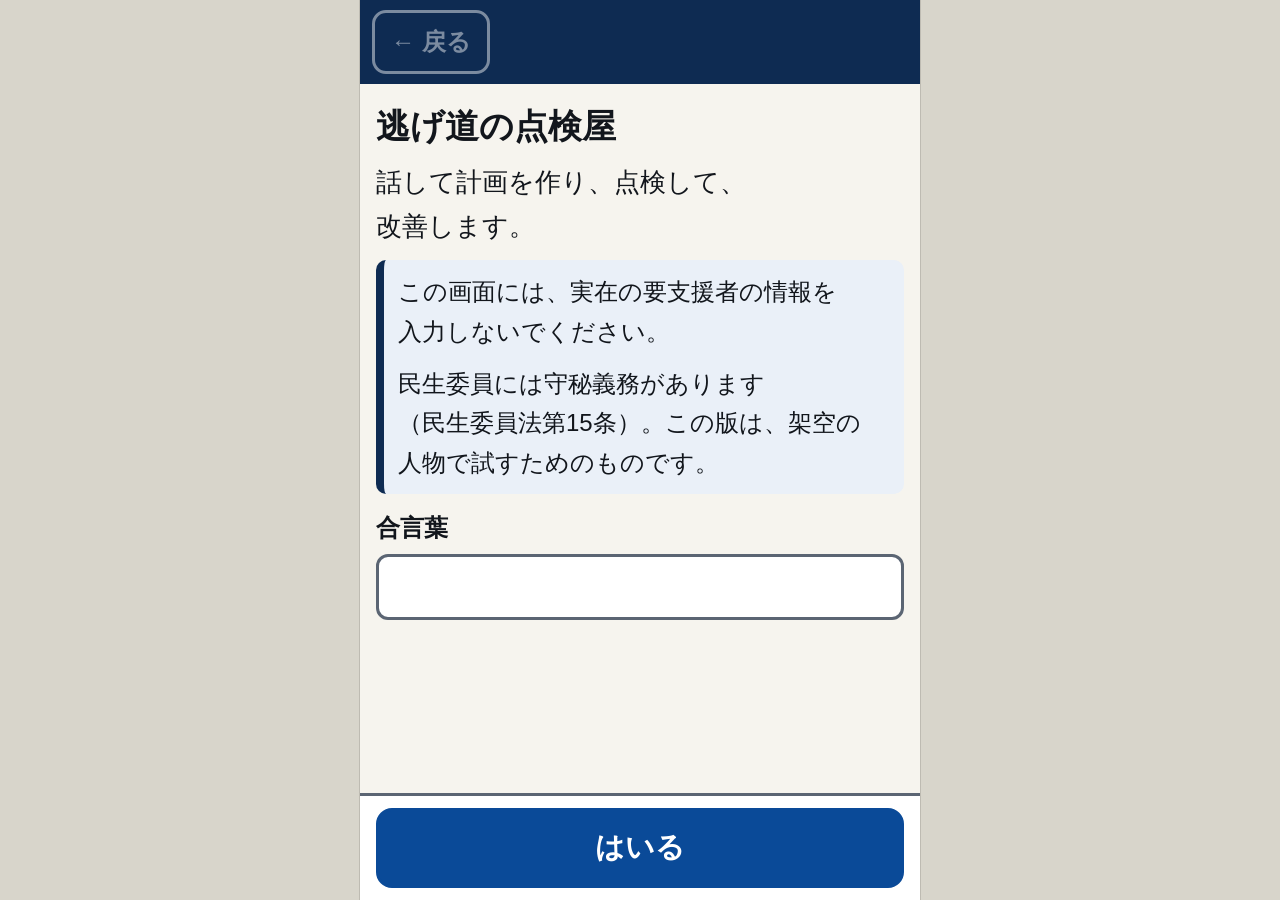
==== web/index.html @ 6c16abfc "画面（C）: 話す・点検・改善・確認・印刷の画面と、サンプルデータ（山田さん）で動くモック Co-Authored-By: Claude Sonnet 5.5 <noreply@anthropic.c" ====
<!doctype html>
<html lang="ja">
<head>
  <meta charset="utf-8">
  <meta name="viewport" content="width=device-width, initial-scale=1">
  <meta name="robots" content="noindex">
  <meta name="referrer" content="no-referrer">
  <title>逃げ道の点検屋</title>
  <link rel="icon" type="image/svg+xml" href="icon.svg">
  <link rel="stylesheet" href="style.css">
  <link rel="stylesheet" href="print.css" media="print">
</head>
<body>
  <!-- タイムラインと一覧で使う模様。色だけで区別しないため、区間ごとに模様を変える -->
  <svg class="defs" aria-hidden="true" focusable="false" width="0" height="0">
    <defs>
      <pattern id="ec-pat-leave" width="10" height="10" patternUnits="userSpaceOnUse">
        <rect width="10" height="10" fill="#d4e2f7"/><circle cx="5" cy="5" r="2" fill="#0a3a80"/>
      </pattern>
      <pattern id="ec-pat-walk" width="10" height="10" patternUnits="userSpaceOnUse">
        <rect width="10" height="10" fill="#2f6fd0"/>
      </pattern>
      <pattern id="ec-pat-climb" width="10" height="10" patternUnits="userSpaceOnUse" patternTransform="rotate(45)">
        <rect width="10" height="10" fill="#d4e2f7"/><rect width="5" height="10" fill="#0a3a80"/>
      </pattern>
      <pattern id="ec-pat-help" width="10" height="10" patternUnits="userSpaceOnUse">
        <rect width="10" height="10" fill="#eadff5"/><rect width="4" height="10" fill="#5a2a86"/>
      </pattern>
      <pattern id="ec-pat-travel" width="10" height="10" patternUnits="userSpaceOnUse">
        <rect width="10" height="10" fill="#d3efec"/><rect width="10" height="4" fill="#0b5f5a"/>
      </pattern>
      <pattern id="ec-pat-short" width="12" height="12" patternUnits="userSpaceOnUse" patternTransform="rotate(45)">
        <rect width="12" height="12" fill="#fde8e6"/><rect width="12" height="4" fill="#b3261e"/><rect width="4" height="12" fill="#b3261e"/>
      </pattern>
      <pattern id="ec-pat-margin" width="10" height="10" patternUnits="userSpaceOnUse">
        <rect width="10" height="10" fill="#bfe6c9"/>
      </pattern>
      <pattern id="ec-pat-tight" width="10" height="10" patternUnits="userSpaceOnUse" patternTransform="rotate(-45)">
        <rect width="10" height="10" fill="#ffe39b"/><rect width="10" height="3" fill="#8a5a00"/>
      </pattern>
    </defs>
  </svg>

  <div class="app" id="app">
    <header class="topbar" id="topbar">
      <button type="button" class="btn-back" id="btn-back">← 戻る</button>
      <span class="topbar-spacer"></span>
      <button type="button" class="btn-voice-stop" id="btn-voice-stop" hidden>読み上げを止める</button>
    </header>
    <div class="banner" id="banner" role="note" hidden></div>
    <main class="main" id="main" tabindex="-1"></main>
    <div class="actions" id="actions"></div>
  </div>

  <div class="overlay" id="overlay" hidden></div>
  <div class="visually-hidden" id="live" role="status" aria-live="polite"></div>
  <noscript><p>このページを使うには、JavaScript を有効にしてください。</p></noscript>

  <script src="labels.js"></script>
  <script src="util.js"></script>
  <script src="store.js"></script>
  <script src="speech.js"></script>
  <script src="map.js"></script>
  <script src="timeline.js"></script>
  <script src="ui.js"></script>
  <script src="mock-api.js"></script>
  <script src="api.js"></script>
  <script src="shell.js"></script>
  <script src="print.js"></script>
  <script src="screens-home.js"></script>
  <script src="screens-talk.js"></script>
  <script src="screens-check.js"></script>
  <script src="screens-finish.js"></script>
  <script src="app.js"></script>
</body>
</html>
---- web/style.css ----
/*
 * 逃げ道の点検屋 画面のスタイル。
 * 決まり（U-01〜U-05）: 本文 24px 以上、ボタンの高さ 64px 以上、文字と背景のコントラスト 7:1 以上、色だけで伝えない。
 * インラインの style 属性は使わない（CSP）。動的な大きさは JavaScript から CSSOM で設定する。
 */

:root {
  --bg: #f6f4ee;
  --paper: #ffffff;
  --ink: #12161c;
  --ink-sub: #3a424e;
  --line: #5b6573;
  --navy: #0e2b52;
  --blue: #0a4a98;
  --blue-tint: #e6eefa;
  --green: #0e5a2a;
  --green-bg: #e1f1e6;
  --amber: #5e3c00;
  --amber-bg: #fff1c9;
  --amber-line: #a06c00;
  --red: #9b1111;
  --red-text: #7a0b0b;
  --red-bg: #fde8e6;
  --red-line: #b3261e;
  --focus: #ffb300;
  --font: "Hiragino Sans", "Hiragino Kaku Gothic ProN", "Yu Gothic UI", "Yu Gothic", "Meiryo", "Noto Sans JP", sans-serif;
}

*, *::before, *::after { box-sizing: border-box; }

html {
  /* 24px 以上。利用者がブラウザの文字を大きくしているときは、それに従う */
  font-size: max(24px, 100%);
  -webkit-text-size-adjust: 100%;
}

body {
  margin: 0;
  background: #d8d5cb;
  color: var(--ink);
  font-family: var(--font);
  font-size: 1rem;
  line-height: 1.65;
  word-break: auto-phrase;
  line-break: strict;
  overflow-wrap: anywhere;
}

.defs { position: absolute; width: 0; height: 0; overflow: hidden; }
.visually-hidden {
  position: absolute; width: 1px; height: 1px; margin: -1px; padding: 0; overflow: hidden;
  clip: rect(0 0 0 0); white-space: nowrap; border: 0;
}

:focus-visible { outline: 5px solid var(--focus); outline-offset: 3px; }

a { color: var(--blue); font-weight: 700; text-underline-offset: 4px; }

/* --- 画面の枠 ------------------------------------------------------------ */

.app {
  max-width: 560px;
  height: 100vh;
  height: 100dvh;
  margin: 0 auto;
  display: flex;
  flex-direction: column;
  background: var(--bg);
  box-shadow: 0 0 0 1px rgba(0, 0, 0, 0.12);
}

.topbar {
  flex: none;
  display: flex;
  align-items: center;
  gap: 10px;
  padding: 10px 12px;
  background: var(--navy);
  color: #fff;
}
.topbar-spacer { flex: 1; }

.btn-back, .btn-voice-stop {
  min-height: 64px;
  padding: 0 16px;
  font: inherit;
  font-weight: 700;
  color: #fff;
  background: transparent;
  border: 3px solid #fff;
  border-radius: 14px;
  cursor: pointer;
}
.btn-back[aria-disabled="true"] { opacity: 0.45; cursor: default; }
.btn-voice-stop { background: #fff; color: var(--navy); }
.btn-voice-stop[hidden] { display: none; }

.banner {
  flex: none;
  padding: 6px 14px;
  background: var(--amber-bg);
  color: var(--amber);
  border-bottom: 3px solid var(--amber-line);
  font-weight: 700;
  line-height: 1.4;
}
.banner[hidden] { display: none; }

.main {
  flex: 1;
  min-height: 0;
  overflow-y: auto;
  overflow-x: hidden;
  padding: 16px;
  -webkit-overflow-scrolling: touch;
}
.main:focus { outline: none; }

.actions {
  flex: none;
  display: grid;
  gap: 12px;
  padding: 12px 16px calc(12px + env(safe-area-inset-bottom, 0px));
  background: var(--paper);
  border-top: 3px solid var(--line);
}
.actions:empty { display: none; }

/* --- 見出し・文章 ------------------------------------------------------------ */

h1 { font-size: 1.4rem; line-height: 1.35; margin: 4px 0 12px; }
h2 { font-size: 1.2rem; line-height: 1.4; margin: 22px 0 10px; }
h3 { font-size: 1.05rem; line-height: 1.4; margin: 14px 0 6px; }
p { margin: 0 0 12px; }
.sub { color: var(--ink-sub); }
.strong { font-weight: 700; }
.lead { font-size: 1.1rem; }

.notice {
  margin: 0 0 14px;
  padding: 12px 14px;
  background: #eaf0f8;
  border-left: 8px solid var(--navy);
  border-radius: 10px;
}
.notice p:last-child { margin-bottom: 0; }
.notice-safety { background: var(--amber-bg); border-left-color: var(--amber-line); }

.error-box {
  margin: 0 0 14px;
  padding: 12px 14px;
  background: var(--red-bg);
  border: 3px solid var(--red-line);
  border-radius: 12px;
  color: var(--red-text);
  font-weight: 700;
}
.status-box {
  margin: 0 0 14px;
  padding: 12px 14px;
  background: var(--blue-tint);
  border: 3px solid var(--blue);
  border-radius: 12px;
  font-weight: 700;
}

/* --- ボタン（高さ 64px 以上） ---------------------------------------------- */

.btn {
  display: flex;
  align-items: center;
  justify-content: center;
  gap: 10px;
  width: 100%;
  min-height: 64px;
  padding: 10px 18px;
  font: inherit;
  font-size: 1.1rem;
  font-weight: 700;
  line-height: 1.3;
  text-align: center;
  color: var(--blue);
  background: #fff;
  border: 3px solid var(--blue);
  border-radius: 16px;
  cursor: pointer;
}
.btn-primary { min-height: 80px; font-size: 1.2rem; color: #fff; background: var(--blue); border-color: var(--blue); }
.btn-confirm { min-height: 80px; font-size: 1.2rem; color: #fff; background: var(--green); border-color: var(--green); }
.btn-listening { background: var(--red); border-color: var(--red); color: #fff; }
.btn[disabled] { opacity: 0.45; cursor: default; }
.btn-dot {
  width: 20px; height: 20px; border-radius: 50%; background: #fff; flex: none;
  animation: pulse 1.2s ease-in-out infinite;
}
@keyframes pulse { 50% { transform: scale(1.5); opacity: 0.6; } }

.btn-row {
  display: block;
  width: 100%;
  min-height: 64px;
  text-align: left;
  font: inherit;
  color: inherit;
  background: var(--paper);
  border: 3px solid var(--line);
  border-radius: 14px;
  padding: 10px 14px;
  margin: 0 0 10px;
  cursor: pointer;
}
.btn-row[aria-expanded="true"] { border-color: var(--navy); }

/* --- 入力欄 ------------------------------------------------------------ */

label.field-label-text { display: block; font-weight: 700; margin: 12px 0 6px; }
.input, .textarea {
  display: block;
  width: 100%;
  min-height: 64px;
  padding: 10px 14px;
  font: inherit;
  color: var(--ink);
  background: #fff;
  border: 3px solid var(--line);
  border-radius: 12px;
}
.textarea { min-height: 150px; resize: vertical; line-height: 1.5; }

/* --- 聞き取りの画面 ------------------------------------------------------- */

.person-bar {
  display: flex; flex-wrap: wrap; gap: 6px 14px; align-items: baseline;
  margin: 0 0 10px;
}
.person-name { font-size: 1.15rem; font-weight: 700; }

.question-box {
  display: block;
  width: 100%;
  text-align: left;
  font: inherit;
  color: var(--ink);
  background: var(--paper);
  border: 4px solid var(--blue);
  border-radius: 16px;
  padding: 12px 16px;
  margin: 0 0 12px;
  cursor: pointer;
}
.question-tag { display: block; font-weight: 700; color: var(--blue); }
.question-text { display: block; font-size: 1.1rem; font-weight: 700; line-height: 1.5; }
.question-hint { display: block; color: var(--ink-sub); margin-top: 4px; }

.transcript {
  min-height: 112px;
  padding: 12px 16px;
  margin: 0 0 12px;
  background: #fff;
  border: 3px solid var(--line);
  border-radius: 14px;
  font-size: 1.1rem;
  line-height: 1.55;
}
.transcript.is-live { border-color: var(--red-line); }
.transcript .placeholder { color: var(--ink-sub); }
.transcript .interim { color: var(--ink-sub); text-decoration: underline dotted; }

.mode-note { color: var(--ink-sub); margin: 0 0 12px; }

.switch-row {
  display: flex; align-items: center; gap: 12px;
  width: 100%; min-height: 64px;
  font: inherit; color: var(--ink); text-align: left;
  background: var(--paper); border: 3px solid var(--line); border-radius: 14px;
  padding: 8px 14px; margin: 0 0 12px; cursor: pointer;
}
.switch-box {
  flex: none; width: 56px; height: 36px; border-radius: 18px;
  border: 3px solid var(--navy); background: #fff; position: relative;
}
.switch-box::after {
  content: ""; position: absolute; top: 3px; left: 3px; width: 24px; height: 24px;
  border-radius: 50%; background: var(--navy);
}
.switch-row[aria-checked="true"] .switch-box { background: var(--green); border-color: var(--green); }
.switch-row[aria-checked="true"] .switch-box::after { left: 23px; background: #fff; }
.switch-state { margin-left: auto; font-weight: 700; }

.fields-head { display: flex; justify-content: space-between; align-items: baseline; gap: 10px; }
.progress-pill { font-weight: 700; color: var(--ink-sub); }

.field-row {
  display: block;
  width: 100%;
  text-align: left;
  font: inherit;
  color: var(--ink);
  background: #fff;
  border: 3px solid var(--line);
  border-radius: 14px;
  padding: 10px 14px;
  margin: 0 0 10px;
  cursor: pointer;
}
.field-row .field-title { display: block; font-weight: 700; }
.field-row .field-hint { display: block; color: var(--ink-sub); }
.field-row .field-value { display: block; font-size: 1.1rem; margin-top: 2px; }
.field-row.unconfirmed { border-style: dashed; background: #efede5; }
.field-row.unconfirmed .field-value { color: var(--ink-sub); font-weight: 700; }
.field-row.changed { background: #fff7d6; border-color: var(--amber-line); border-width: 5px; animation: flash 1.6s ease-out 1; }
@keyframes flash { 0% { background: #ffd966; } 100% { background: #fff7d6; } }
.field-row[aria-expanded="true"] { border-color: var(--navy); }

.chip {
  display: inline-block;
  margin-top: 4px;
  padding: 0 12px;
  font-weight: 700;
  border: 3px solid var(--navy);
  border-radius: 999px;
  background: #fff;
  color: var(--navy);
  line-height: 1.45;
}
.chip-person { border-style: solid; }
.chip-minsei { border-style: solid; color: var(--blue); border-color: var(--blue); }
.chip-family { border-style: solid; color: #5a2a86; border-color: #5a2a86; }
.chip-data { border-style: double; border-width: 6px; color: var(--green); border-color: var(--green); padding: 0 10px; }
.chip-assumption { border-style: dashed; color: var(--amber); border-color: var(--amber-line); background: var(--amber-bg); }
.chip-map { border-style: dotted; color: var(--ink); border-color: var(--ink); }
.chip-none { border-style: dashed; color: var(--red-text); border-color: var(--red-line); }

.source-detail {
  margin: 8px 0 2px;
  padding: 10px 12px;
  background: #f3f6fb;
  border-left: 6px solid var(--navy);
  border-radius: 8px;
  font-weight: 400;
}
.source-detail p { margin: 0 0 6px; }
.source-detail p:last-child { margin-bottom: 0; }
.quote { font-weight: 700; }

.premise {
  padding: 10px 14px;
  margin: 0 0 10px;
  background: #fff;
  border: 3px solid var(--navy);
  border-radius: 14px;
}
.premise .premise-code { font-weight: 700; display: block; }

/* --- 点検のカード ------------------------------------------------------- */

.scen {
  margin: 0 0 14px;
  background: #fff;
  border: 4px solid var(--line);
  border-radius: 16px;
  overflow: hidden;
}
.scen-short { border-color: var(--red-line); }
.scen-tight { border-color: var(--amber-line); }
.scen-ok { border-color: var(--green); }
.scen.is-new { animation: appear 0.6s ease-out 1; }
@keyframes appear { from { transform: translateY(18px); opacity: 0; } to { transform: none; opacity: 1; } }

.scen-head {
  display: block;
  width: 100%;
  min-height: 64px;
  padding: 10px 14px;
  font: inherit;
  color: var(--ink);
  text-align: left;
  background: #fff;
  border: 0;
  cursor: pointer;
}
.scen-title { display: block; font-weight: 700; margin-bottom: 6px; }
.scen-body { padding: 0 14px 14px; }
.scen-body[hidden] { display: none; }
.explain { font-size: 1.05rem; margin: 4px 0 12px; }
.change-line { font-weight: 700; margin: 8px 0; }

.verdict {
  display: flex;
  align-items: center;
  gap: 10px;
  padding: 6px 14px;
  border: 4px solid var(--line);
  border-radius: 14px;
  font-weight: 700;
  line-height: 1.35;
}
.verdict .mark { font-size: 1.5rem; line-height: 1; flex: none; width: 1.4em; text-align: center; }
.verdict .vtext { font-size: 1.05rem; }
.verdict .vdetail { display: block; font-size: 1.05rem; }
.verdict-ok { background: var(--green-bg); border-color: var(--green); color: #0b4220; }
.verdict-tight { background: var(--amber-bg); border-color: var(--amber-line); color: var(--amber); }
.verdict-short { background: var(--red-bg); border-color: var(--red-line); color: var(--red-text); }
.verdict-unknown { background: #eceff3; border-color: #4b5563; color: #1f2937; }

.assumptions { margin: 10px 0 0; padding: 0; list-style: none; }
.assumptions li { margin: 0 0 6px; padding-left: 0; }
.assumptions .chip { margin: 0 6px 0 0; }

.facts-line { margin: 4px 0 12px; }

/* --- タイムライン ------------------------------------------------------- */

.timeline { margin: 8px 0 12px; }
.tl-title { font-weight: 700; margin: 0 0 4px; }
.tl-svg { display: block; width: 100%; height: auto; }
.tl-num { font-size: 24px; font-weight: 700; fill: #fff; stroke: #12161c; stroke-width: 5px; paint-order: stroke; stroke-linejoin: round; }
.tl-line-label { font-size: 24px; font-weight: 700; fill: var(--ink); }
.tl-note { font-size: 24px; font-weight: 700; }
.tl-note-short { fill: var(--red-text); }
.tl-note-ok { fill: #0b4220; }
.tl-note-tight { fill: var(--amber); }
.tl-sum { margin: 6px 0 4px; }
.tl-sum strong { font-size: 1.1rem; }
.tl-legend { list-style: none; margin: 4px 0 0; padding: 0; }
.tl-legend li { display: flex; align-items: center; gap: 10px; min-height: 40px; }
.tl-swatch { flex: none; }
.tl-name { flex: 1; }
.tl-min { font-weight: 700; }
.compare { display: grid; gap: 8px; }
.compare .timeline { padding: 8px 10px; border: 3px solid var(--line); border-radius: 14px; background: #fff; margin: 0; }

/* --- 地図 ------------------------------------------------------------ */

.gsimap {
  position: relative;
  width: 100%;
  border: 3px solid var(--line);
  border-radius: 14px;
  overflow: hidden;
  background: #eef0f2;
  line-height: 0;
}
.gsimap-svg { display: block; max-width: 100%; touch-action: pan-y; }
.gsimap-interactive .gsimap-svg { touch-action: none; cursor: crosshair; }
.maplabel {
  font-size: 24px;
  font-weight: 700;
  fill: var(--ink);
  stroke: #fff;
  stroke-width: 6px;
  paint-order: stroke;
  stroke-linejoin: round;
}
.map-zoom { position: absolute; right: 8px; bottom: 8px; display: grid; gap: 8px; }
.map-zoom-btn {
  width: 64px; height: 64px; font: inherit; font-size: 32px; font-weight: 700; line-height: 1;
  color: var(--navy); background: #fff; border: 3px solid var(--navy); border-radius: 14px; cursor: pointer;
}
.map-credit { margin: 6px 0 12px; }
.map-credit p { margin: 0 0 4px; }
.map-key { margin: 6px 0 4px; font-weight: 700; }
.mapbox { margin: 8px 0 12px; }

/* --- 改善案 ------------------------------------------------------------ */

.fix-card {
  padding: 14px 16px;
  margin: 0 0 14px;
  background: #fff;
  border: 4px solid var(--blue);
  border-radius: 16px;
}
.fix-count { font-weight: 700; color: var(--blue); margin: 0 0 4px; }
.fix-title { font-size: 1.15rem; font-weight: 700; line-height: 1.4; margin: 0 0 6px; }
.saved-line { font-size: 1.15rem; font-weight: 700; margin: 8px 0; }

.result-change {
  padding: 12px 14px;
  margin: 0 0 14px;
  background: #fff;
  border: 4px solid var(--navy);
  border-radius: 16px;
}
.result-change .arrow { text-align: center; font-weight: 700; margin: 4px 0; }

/* --- 確認・印刷 ------------------------------------------------------- */

.check-list { list-style: none; margin: 0 0 14px; padding: 0; }
.check-list li {
  display: flex; gap: 10px; align-items: flex-start;
  padding: 8px 12px; margin: 0 0 8px;
  background: #fff; border: 3px solid var(--line); border-radius: 12px;
}
.check-list .mark { flex: none; font-weight: 700; width: 1.4em; text-align: center; }
.check-list .is-ok { border-color: var(--green); }
.check-list .is-open { border-color: var(--amber-line); background: var(--amber-bg); }

.sheets-preview { display: grid; gap: 16px; }
.sheet {
  background: #fff;
  border: 3px solid var(--line);
  border-radius: 14px;
  padding: 14px;
}
.sheet h2:first-child, .sheet h1:first-child { margin-top: 0; }
.sheet-title { font-size: 1.2rem; font-weight: 700; margin: 0 0 8px; }
.sheet-table { width: 100%; border-collapse: collapse; margin: 0 0 12px; }
.sheet-table th, .sheet-table td { text-align: left; vertical-align: top; padding: 6px 8px; border: 2px solid var(--line); }
.sheet-table th { width: 38%; background: #eef0f4; font-weight: 700; }
.sheet-table td .chip { margin: 0; font-size: 1rem; }
.card-banner {
  padding: 12px 14px; margin: 0 0 12px;
  background: var(--red); color: #fff; border-radius: 12px;
  font-size: 1.4rem; font-weight: 700; text-align: center; line-height: 1.4;
}
.big-line { font-size: 1.3rem; font-weight: 700; line-height: 1.45; margin: 0 0 8px; }
.print-map { position: absolute; left: -10000px; top: 0; width: 700px; line-height: 0; }

/* --- 重ねて出す確認の表示 ---------------------------------------------- */

.overlay {
  position: fixed; inset: 0; z-index: 50;
  display: flex; align-items: center; justify-content: center;
  padding: 16px; background: rgba(10, 14, 20, 0.62);
}
.overlay[hidden] { display: none; }
.dialog { width: 100%; max-width: 520px; padding: 20px; background: #fff; border-radius: 20px; display: grid; gap: 12px; }
.dialog p { margin: 0; font-size: 1.1rem; font-weight: 700; }

/* --- 動きを減らす設定 ---------------------------------------------------- */

@media (prefers-reduced-motion: reduce) {
  *, *::before, *::after { animation: none !important; transition: none !important; scroll-behavior: auto !important; }
}

/* 横幅の狭い端末（幅 360px 未満） */
@media (max-width: 359px) {
  .main { padding: 12px; }
  .btn-back, .btn-voice-stop { padding: 0 10px; }
}

/* --- 追加の部品 ---------------------------------------------------------- */

.chip-tool { border-style: solid; border-width: 4px; color: #4b2e83; border-color: #4b2e83; }

.saved-row { display: flex; gap: 8px; align-items: stretch; margin: 0 0 10px; }
.saved-row .btn-row { margin: 0; }
.saved-open { flex: 1; min-width: 0; }
.saved-delete { flex: none; width: auto; min-width: 88px; text-align: center; font-weight: 700; color: var(--red-text); border-color: var(--red-line); }

.btn-link {
  display: flex; align-items: center; justify-content: center;
  min-height: 64px; margin: 8px 0; padding: 8px 14px;
  font-weight: 700; text-align: center; text-decoration: underline;
  color: var(--blue); border: 3px solid transparent; border-radius: 14px;
}

.sample-list { margin: 0 0 12px; }

.event-log { margin: 0 0 14px; padding-left: 1.4em; color: var(--ink-sub); }
.event-log li { margin: 0 0 4px; }

.facts-card, .summary-card, .item-card { margin-bottom: 14px; }
.facts-card p, .summary-card p, .item-card p { margin: 0 0 6px; }
.card { background: #fff; border: 3px solid var(--line); border-radius: 16px; padding: 12px 16px; margin: 0 0 14px; }
.cards { margin: 0 0 14px; }

.sheets-preview { display: flex; flex-direction: column; gap: 16px; }
.sheets-preview .sheet-card { order: -1; }
.sheet-body { margin-top: 10px; }
.sheet-body[hidden] { display: none; }
.sheet-toggle { margin: 6px 0 0; font-weight: 700; text-align: center; }
.sheet-foot p { margin: 0 0 6px; }
.card-map .mapbox { margin: 8px 0; }

.typed-wrap[hidden], .examples-body[hidden], .source-detail-wrap[hidden] { display: none; }
.examples-slot { margin: 12px 0; }
.status-slot:empty, .premises-slot:empty, .improved-slot:empty, .progress-slot:empty,
.summary-slot:empty, .facts-slot:empty, .intro-slot:empty { display: none; }
---- web/print.css ----
/*
 * 印刷用のスタイル（F-13）。A4 で 2 枚: 1 枚目は市に出す様式、2 枚目は本人用の避難カード（大きな文字）。
 * 印刷するのは「印刷」の画面の #sheets-root だけ。ほかの画面の部品は印刷しない。
 * 色だけで伝えないため、判定には印（○△×）と文字が付いている。白黒で印刷しても区別できる。
 */

@page { size: A4; margin: 12mm; }

@media print {
  html { font-size: 12pt; }

  body {
    background: #fff;
    color: #000;
    font-size: 10.5pt;
    line-height: 1.5;
  }

  /* 画面の操作の部品は印刷しない */
  .topbar, .banner, .actions, .overlay, .btn, .btn-row, .map-zoom, .switch-row,
  .sheet-toggle, .map-screen, .defs-hidden { display: none !important; }

  .app {
    display: block;
    height: auto;
    max-width: none;
    margin: 0;
    background: #fff;
    box-shadow: none;
  }
  .main { display: block; height: auto; overflow: visible; padding: 0; }
  .main > *:not(#sheets-root) { display: none !important; }

  .sheets-preview { display: block; }
  .sheet {
    display: block;
    border: 0;
    border-radius: 0;
    padding: 0;
    margin: 0;
    background: #fff;
    break-after: page;
    page-break-after: always;
  }
  .sheet:last-child { break-after: auto; page-break-after: auto; }
  .sheet-form, .sheet-card { order: 0; }
  .sheet-body, .sheet-body[hidden] { display: block !important; }

  h2, h3 { break-after: avoid; }
  .sheet-title { font-size: 16pt; margin: 0 0 4mm; }
  .sheet h3 { font-size: 12pt; margin: 5mm 0 2mm; }
  .sub { color: #333; }

  /* 1 枚目: 表 */
  .sheet-table { width: 100%; border-collapse: collapse; margin: 0 0 3mm; font-size: 10pt; }
  .sheet-table th, .sheet-table td { border: 1px solid #000; padding: 1.5mm 2mm; text-align: left; vertical-align: top; }
  .sheet-table th { width: 32%; background: #eee; -webkit-print-color-adjust: exact; print-color-adjust: exact; }
  .sheet-table tr { break-inside: avoid; }
  .chip { font-size: 8.5pt; padding: 0 2mm; border-width: 1px; margin-top: 0.5mm; background: #fff; color: #000; border-color: #000; }
  .chip-data { border-width: 2px; padding: 0 1.5mm; }
  .sheet-foot { margin-top: 4mm; font-size: 9pt; }
  .sheet-foot p { margin: 0 0 1.5mm; }

  /* 2 枚目: 避難カード（大きな文字） */
  .sheet-card { font-size: 16pt; }
  .card-banner {
    font-size: 32pt;
    padding: 4mm;
    margin: 0 0 4mm;
    color: #fff;
    background: #8b0000;
    border-radius: 3mm;
    -webkit-print-color-adjust: exact;
    print-color-adjust: exact;
  }
  .card-name { font-size: 26pt; margin: 0 0 3mm; }
  .sheet-card .big-line { font-size: 20pt; line-height: 1.4; margin: 0 0 2mm; font-weight: 700; }
  .sheet-card .sub { font-size: 12pt; }
  .sheet-card .strong { font-size: 16pt; }

  .print-map { position: static; left: auto; width: 100%; margin: 3mm 0; line-height: 0; }
  .print-map .gsimap { width: 100%; border: 1px solid #000; border-radius: 0; }
  .print-map .gsimap-svg { width: 100%; height: auto; }
  .print-map .map-key { font-size: 12pt; line-height: 1.4; }
  .print-map .map-credit { font-size: 9pt; line-height: 1.4; }
  .map-credit p { margin: 0; }

  .verdict {
    display: flex;
    margin: 2mm 0 3mm;
    padding: 2mm 4mm;
    border: 2px solid #000;
    border-radius: 2mm;
    font-size: 20pt;
    -webkit-print-color-adjust: exact;
    print-color-adjust: exact;
  }
  .verdict .mark { font-size: 24pt; }
  .verdict .vtext { font-size: 20pt; }
  .verdict-ok { background: #dff0e4; }
  .verdict-tight { background: #fff1c9; }
  .verdict-short { background: #fde8e6; }

  .notice, .notice-safety {
    margin: 4mm 0;
    padding: 3mm 4mm;
    border: 2px solid #000;
    border-left-width: 2mm;
    background: #fff;
    font-size: 13pt;
    font-weight: 700;
  }
}
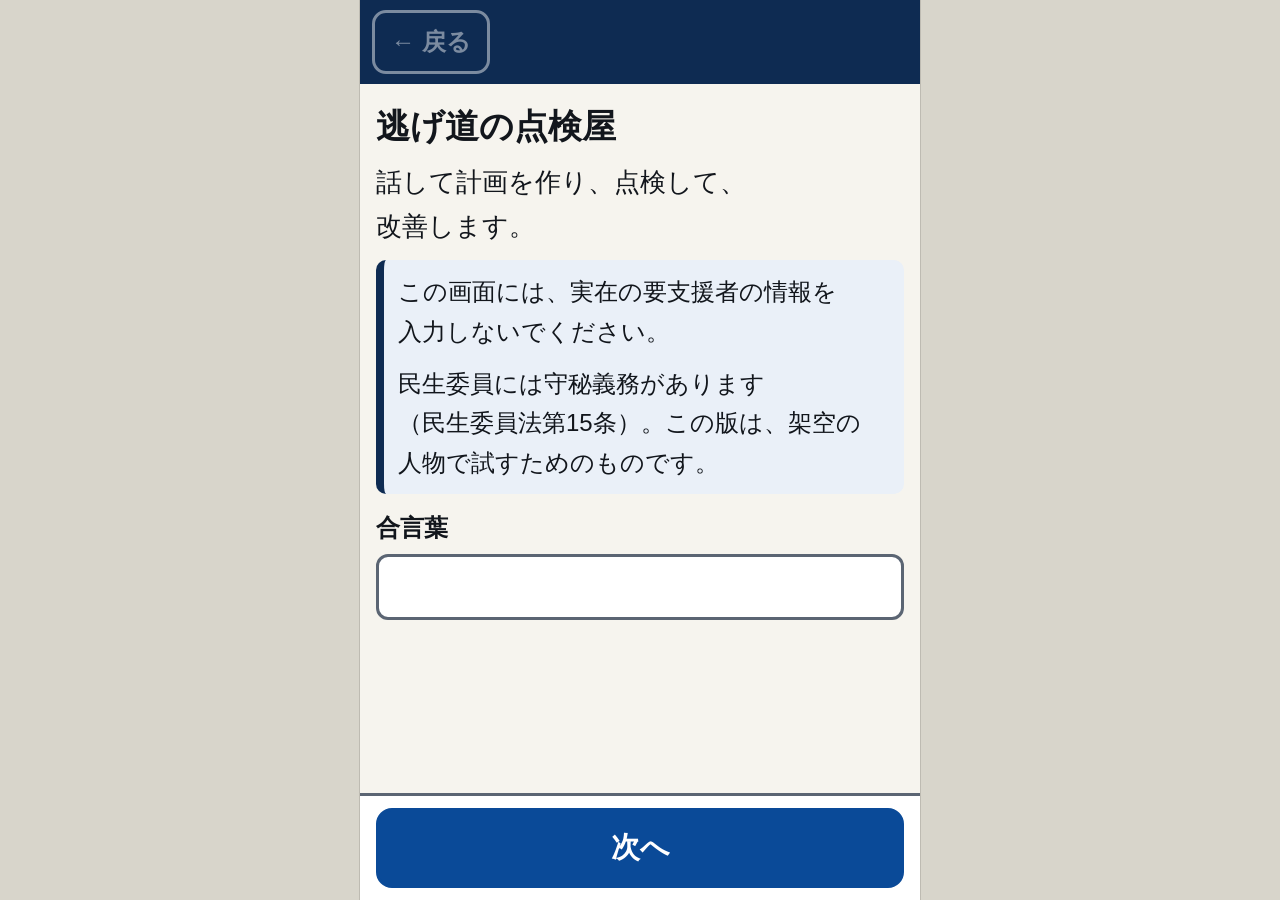
==== commit b0f5cdea: "Merge branch 'claude/integration-check-2ed37d'" ====
--- a/web/index.html
+++ b/web/index.html
@@ -71,6 +71,7 @@
   <script src="screens-talk.js"></script>
   <script src="screens-check.js"></script>
   <script src="screens-finish.js"></script>
+  <script src="screens-audit.js"></script>
   <script src="app.js"></script>
 </body>
 </html>
--- a/web/style.css
+++ b/web/style.css
@@ -578,3 +578,68 @@
 .examples-slot { margin: 12px 0; }
 .status-slot:empty, .premises-slot:empty, .improved-slot:empty, .progress-slot:empty,
 .summary-slot:empty, .facts-slot:empty, .intro-slot:empty { display: none; }
+
+.map-key { display: flex; flex-wrap: wrap; gap: 2px 16px; }
+.key-item { white-space: nowrap; }
+.key-mark { margin-right: 4px; }
+
+/* 画面の幅が狭いので、様式の表は、1 行を 1 枚のカードのように縦に並べる（印刷では、print.css が表に戻す） */
+.sheet-table, .sheet-table tbody, .sheet-table tr, .sheet-table th, .sheet-table td { display: block; width: auto; }
+.sheet-table tr { margin: 0 0 8px; border: 2px solid var(--line); border-radius: 10px; overflow: hidden; background: #fff; }
+.sheet-table th, .sheet-table td { border: 0; padding: 6px 10px; }
+.sheet-table th { width: auto; background: #eef0f4; }
+.sheet-table td.src-cell { padding-top: 0; }
+.sheet-table td.src-cell:empty { display: none; }
+.sheet-table td.src-cell .chip { margin: 0; }
+
+/* --- 点検の概要・開閉する行・出典の札 ----------------------------------------- */
+
+.arrow { text-align: center; font-weight: 700; margin: 6px 0; }
+.count-row { display: flex; align-items: center; gap: 10px; padding: 2px 0; }
+.count-row .mark { flex: none; width: 1.4em; text-align: center; font-weight: 700; }
+.count-label { flex: 1; }
+.count-num { font-weight: 700; font-size: 1.3rem; min-width: 1.6em; text-align: right; }
+.count-short .count-num { color: var(--red-text); }
+.count-tight .count-num { color: var(--amber); }
+.count-ok .count-num { color: #0b4220; }
+.assumptions-block { margin: 10px 0 0; }
+.assumptions-block .btn-row { margin-bottom: 8px; font-weight: 700; }
+.phone-body[hidden] { display: none; }
+.person-bar .sub { margin: 0; }
+.tl-foot { margin: 6px 0 0; }
+
+/* 補助の文字は、本文と同じ 24px で、色を濃くする */
+.sub, .field-hint, .mode-note, .question-hint, .progress-pill { color: #2b323d; }
+
+/* 出典の札は、ボタンに見えないよう、角を小さくして「出典」の文字を付ける。押すのは、行の全体 */
+.field-row .chip { border-radius: 6px; }
+.field-row .chip::before { content: "出典: "; font-weight: 400; }
+
+/* 開閉する行: 右に矢印を付ける */
+.field-row, .btn-row[aria-expanded] { position: relative; }
+.field-row { padding-right: 48px; }
+.field-row::after { content: "▾"; position: absolute; right: 16px; top: 12px; font-size: 1.1rem; }
+.field-row[aria-expanded="true"]::after { content: "▴"; }
+.btn-row[aria-expanded] { padding-right: 48px; }
+.btn-row[aria-expanded]::after { content: "▾"; position: absolute; right: 16px; top: 50%; transform: translateY(-50%); }
+.btn-row[aria-expanded="true"]::after { content: "▴"; }
+
+/* --- 記録（フックが止めた書き込み） ------------------------------------------- */
+
+.nav-row { position: relative; padding-right: 48px; font-weight: 700; }
+.nav-row::after { content: "›"; position: absolute; right: 18px; top: 50%; transform: translateY(-50%); font-size: 1.5rem; }
+
+.audit-entry {
+  margin: 0 0 12px;
+  padding: 10px 14px;
+  background: #fff;
+  border: 3px solid var(--line);
+  border-radius: 14px;
+}
+.audit-entry p { margin: 0 0 4px; }
+.audit-entry.is-deny { border-color: var(--red-line); background: var(--red-bg); }
+.audit-head { display: flex; align-items: center; gap: 10px; font-weight: 700; }
+.audit-head .mark { flex: none; width: 1.4em; text-align: center; font-size: 1.3rem; }
+.audit-time { margin-left: auto; font-weight: 400; color: #2b323d; }
+.audit-reason { font-weight: 700; }
+.audit-entry.is-deny .audit-head, .audit-entry.is-deny .audit-reason { color: var(--red-text); }
--- a/web/print.css
+++ b/web/print.css
@@ -47,34 +47,38 @@
   .sheet-body, .sheet-body[hidden] { display: block !important; }
 
   h2, h3 { break-after: avoid; }
-  .sheet-title { font-size: 16pt; margin: 0 0 4mm; }
-  .sheet h3 { font-size: 12pt; margin: 5mm 0 2mm; }
+  .sheet-title { font-size: 15pt; margin: 0 0 3mm; }
+  .sheet h3 { font-size: 11pt; margin: 3mm 0 1.5mm; }
   .sub { color: #333; }
 
-  /* 1 枚目: 表 */
-  .sheet-table { width: 100%; border-collapse: collapse; margin: 0 0 3mm; font-size: 10pt; }
-  .sheet-table th, .sheet-table td { border: 1px solid #000; padding: 1.5mm 2mm; text-align: left; vertical-align: top; }
-  .sheet-table th { width: 32%; background: #eee; -webkit-print-color-adjust: exact; print-color-adjust: exact; }
-  .sheet-table tr { break-inside: avoid; }
-  .chip { font-size: 8.5pt; padding: 0 2mm; border-width: 1px; margin-top: 0.5mm; background: #fff; color: #000; border-color: #000; }
-  .chip-data { border-width: 2px; padding: 0 1.5mm; }
-  .sheet-foot { margin-top: 4mm; font-size: 9pt; }
+  /* 1 枚目: 表（項目・内容・出典の 3 列） */
+  .screen-only { display: none !important; }
+  .sheet-table { display: table; width: 100%; border-collapse: collapse; margin: 0 0 3mm; font-size: 9pt; line-height: 1.3; }
+  .sheet-table tbody { display: table-row-group; }
+  .sheet-table tr { display: table-row; margin: 0; border: 0; border-radius: 0; overflow: visible; background: #fff; break-inside: avoid; }
+  .sheet-table th, .sheet-table td { display: table-cell; border: 1px solid #000; padding: 0.7mm 1.5mm; text-align: left; vertical-align: top; }
+  .sheet-table th { width: 30%; background: #eee; -webkit-print-color-adjust: exact; print-color-adjust: exact; }
+  .sheet-table td.src-cell { width: 22%; padding-top: 1mm; }
+  .sheet-table td.src-cell:empty { display: table-cell; }
+  .sheet-table td .chip { font-size: 8.5pt; padding: 0 1.5mm; border-width: 1px; margin: 0; background: #fff; color: #000; border-color: #000; }
+  .sheet-table td .chip-data { border-width: 2px; padding: 0 1mm; }
+  .sheet-foot { margin-top: 3mm; font-size: 8.5pt; }
   .sheet-foot p { margin: 0 0 1.5mm; }
 
   /* 2 枚目: 避難カード（大きな文字） */
   .sheet-card { font-size: 16pt; }
   .card-banner {
-    font-size: 32pt;
-    padding: 4mm;
-    margin: 0 0 4mm;
+    font-size: 28pt;
+    padding: 3mm;
+    margin: 0 0 3mm;
     color: #fff;
     background: #8b0000;
     border-radius: 3mm;
     -webkit-print-color-adjust: exact;
     print-color-adjust: exact;
   }
-  .card-name { font-size: 26pt; margin: 0 0 3mm; }
-  .sheet-card .big-line { font-size: 20pt; line-height: 1.4; margin: 0 0 2mm; font-weight: 700; }
+  .card-name { font-size: 24pt; margin: 0 0 2mm; }
+  .sheet-card .big-line { font-size: 18pt; line-height: 1.35; margin: 0 0 1.5mm; font-weight: 700; }
   .sheet-card .sub { font-size: 12pt; }
   .sheet-card .strong { font-size: 16pt; }
 
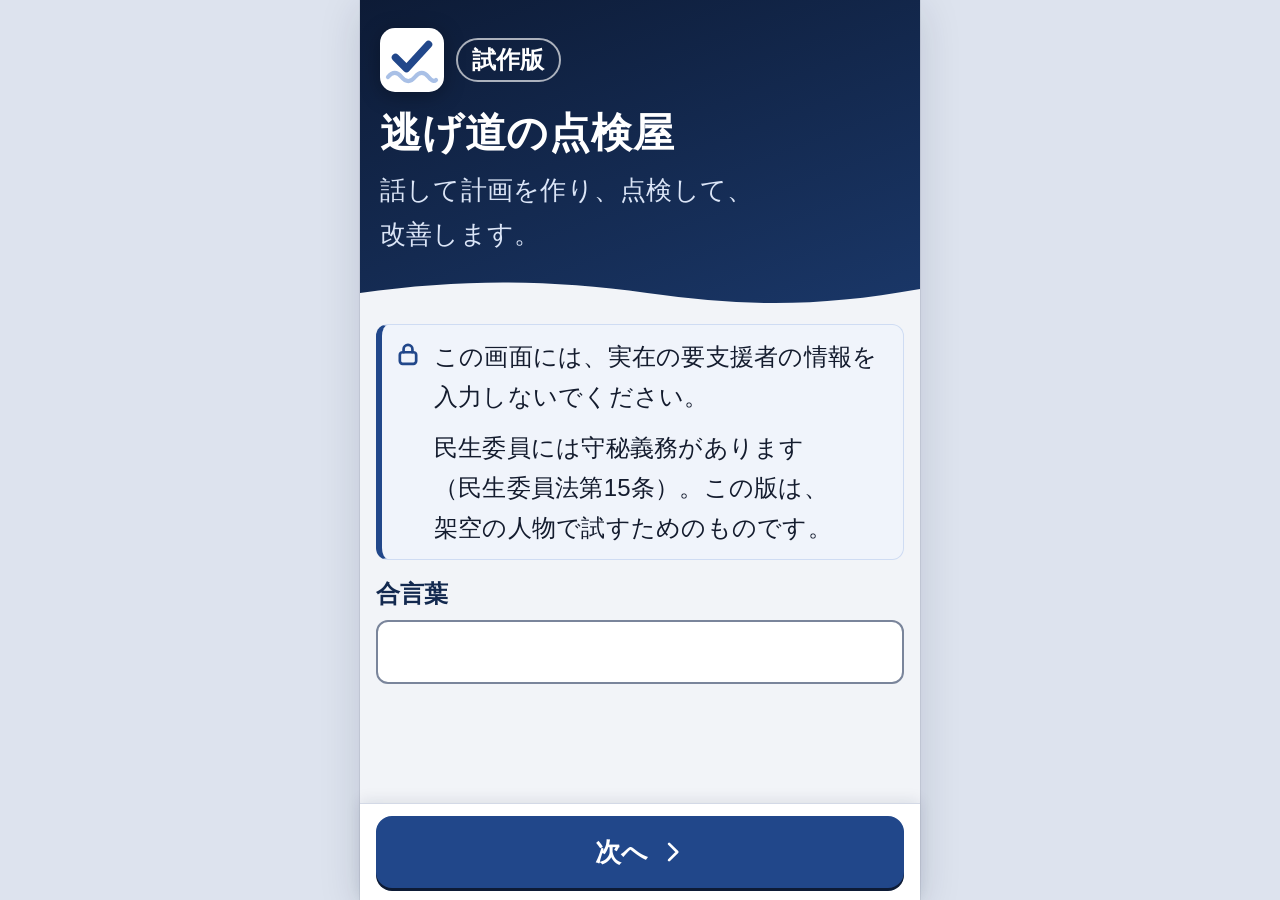
==== commit 39863d72: "画面: 藍を基調色にして、全画面のデザインを作り直す（デザインの変数、段階の表示、自作の印） Co-Authored-By: Claude Sonnet 5.5 <noreply@anthropic." ====
--- a/web/index.html
+++ b/web/index.html
@@ -5,48 +5,58 @@
   <meta name="viewport" content="width=device-width, initial-scale=1">
   <meta name="robots" content="noindex">
   <meta name="referrer" content="no-referrer">
+  <meta name="theme-color" content="#13294f">
   <title>逃げ道の点検屋</title>
   <link rel="icon" type="image/svg+xml" href="icon.svg">
   <link rel="stylesheet" href="style.css">
   <link rel="stylesheet" href="print.css" media="print">
 </head>
 <body>
-  <!-- タイムラインと一覧で使う模様。色だけで区別しないため、区間ごとに模様を変える -->
+  <!-- タイムラインと一覧で使う模様。色だけで区別しないため、区間ごとに模様を変える（色の一覧は README） -->
   <svg class="defs" aria-hidden="true" focusable="false" width="0" height="0">
     <defs>
       <pattern id="ec-pat-leave" width="10" height="10" patternUnits="userSpaceOnUse">
-        <rect width="10" height="10" fill="#d4e2f7"/><circle cx="5" cy="5" r="2" fill="#0a3a80"/>
+        <rect width="10" height="10" fill="#cfdcf3"/><circle cx="5" cy="5" r="2" fill="#1a3768"/>
       </pattern>
       <pattern id="ec-pat-walk" width="10" height="10" patternUnits="userSpaceOnUse">
-        <rect width="10" height="10" fill="#2f6fd0"/>
+        <rect width="10" height="10" fill="#2d5ca8"/>
       </pattern>
       <pattern id="ec-pat-climb" width="10" height="10" patternUnits="userSpaceOnUse" patternTransform="rotate(45)">
-        <rect width="10" height="10" fill="#d4e2f7"/><rect width="5" height="10" fill="#0a3a80"/>
+        <rect width="10" height="10" fill="#cfdcf3"/><rect width="5" height="10" fill="#1a3768"/>
       </pattern>
       <pattern id="ec-pat-help" width="10" height="10" patternUnits="userSpaceOnUse">
-        <rect width="10" height="10" fill="#eadff5"/><rect width="4" height="10" fill="#5a2a86"/>
+        <rect width="10" height="10" fill="#e6dcf3"/><rect width="4" height="10" fill="#5b3a8c"/>
       </pattern>
       <pattern id="ec-pat-travel" width="10" height="10" patternUnits="userSpaceOnUse">
         <rect width="10" height="10" fill="#d3efec"/><rect width="10" height="4" fill="#0b5f5a"/>
       </pattern>
       <pattern id="ec-pat-short" width="12" height="12" patternUnits="userSpaceOnUse" patternTransform="rotate(45)">
-        <rect width="12" height="12" fill="#fde8e6"/><rect width="12" height="4" fill="#b3261e"/><rect width="4" height="12" fill="#b3261e"/>
+        <rect width="12" height="12" fill="#fdeceb"/><rect width="12" height="4" fill="#c62a1f"/><rect width="4" height="12" fill="#c62a1f"/>
       </pattern>
       <pattern id="ec-pat-margin" width="10" height="10" patternUnits="userSpaceOnUse">
-        <rect width="10" height="10" fill="#bfe6c9"/>
+        <rect width="10" height="10" fill="#b9e2c8"/>
       </pattern>
       <pattern id="ec-pat-tight" width="10" height="10" patternUnits="userSpaceOnUse" patternTransform="rotate(-45)">
-        <rect width="10" height="10" fill="#ffe39b"/><rect width="10" height="3" fill="#8a5a00"/>
+        <rect width="10" height="10" fill="#ffe9a3"/><rect width="10" height="3" fill="#8a6400"/>
       </pattern>
     </defs>
   </svg>
 
   <div class="app" id="app">
     <header class="topbar" id="topbar">
-      <button type="button" class="btn-back" id="btn-back">← 戻る</button>
-      <span class="topbar-spacer"></span>
-      <button type="button" class="btn-voice-stop" id="btn-voice-stop" hidden>読み上げを止める</button>
+      <button type="button" class="btn-back" id="btn-back" hidden><span>戻る</span></button>
+      <div class="brand" id="brand"><span class="brand-name">逃げ道の点検屋</span></div>
+      <button type="button" class="btn-voice-stop" id="btn-voice-stop" hidden><span>読み上げを止める</span></button>
     </header>
+    <nav class="stepper" id="stepper" aria-label="進み具合" hidden>
+      <ol>
+        <li><span class="step-bar"></span><span class="step-label">話す</span></li>
+        <li><span class="step-bar"></span><span class="step-label">点検</span></li>
+        <li><span class="step-bar"></span><span class="step-label">改善</span></li>
+        <li><span class="step-bar"></span><span class="step-label">確認</span></li>
+        <li><span class="step-bar"></span><span class="step-label">完成</span></li>
+      </ol>
+    </nav>
     <div class="banner" id="banner" role="note" hidden></div>
     <main class="main" id="main" tabindex="-1"></main>
     <div class="actions" id="actions"></div>
@@ -58,6 +68,7 @@
 
   <script src="labels.js"></script>
   <script src="util.js"></script>
+  <script src="icons.js"></script>
   <script src="store.js"></script>
   <script src="speech.js"></script>
   <script src="map.js"></script>
--- a/web/style.css
+++ b/web/style.css
@@ -1,30 +1,108 @@
 /*
  * 逃げ道の点検屋 画面のスタイル。
+ * 色・文字・余白・角・影は、下の「デザインの変数」にまとめ、全画面で同じものを使う（色の一覧は web/README.md）。
  * 決まり（U-01〜U-05）: 本文 24px 以上、ボタンの高さ 64px 以上、文字と背景のコントラスト 7:1 以上、色だけで伝えない。
- * インラインの style 属性は使わない（CSP）。動的な大きさは JavaScript から CSSOM で設定する。
+ * インラインの style 属性と data: の画像は使わない（CSP）。動的な大きさは JavaScript から CSSOM で設定する。
  */
 
+/* ==== 0. デザインの変数 ================================================== */
+
 :root {
-  --bg: #f6f4ee;
+  /* 藍（基調色）。公共の落ち着き。主なボタン・見出し・ヘッダー */
+  --ai-950: #0d1b36;
+  --ai-900: #13294f;
+  --ai-800: #1a3768;
+  --ai-700: #21478a;
+  --ai-600: #2d5ca8;
+  --ai-300: #a9c0e6;
+  --ai-200: #cfdcf3;
+  --ai-100: #e3ebf8;
+  --ai-50: #f0f4fb;
+
+  /* 地・面・文字・線 */
+  --bg: #f2f4f8;
   --paper: #ffffff;
-  --ink: #12161c;
-  --ink-sub: #3a424e;
-  --line: #5b6573;
-  --navy: #0e2b52;
-  --blue: #0a4a98;
-  --blue-tint: #e6eefa;
-  --green: #0e5a2a;
-  --green-bg: #e1f1e6;
-  --amber: #5e3c00;
-  --amber-bg: #fff1c9;
-  --amber-line: #a06c00;
-  --red: #9b1111;
-  --red-text: #7a0b0b;
-  --red-bg: #fde8e6;
-  --red-line: #b3261e;
-  --focus: #ffb300;
-  --font: "Hiragino Sans", "Hiragino Kaku Gothic ProN", "Yu Gothic UI", "Yu Gothic", "Meiryo", "Noto Sans JP", sans-serif;
-}
+  --fill: #e8ecf4;
+  --ink: #141c2e;
+  --ink-sub: #38425a;
+  --line: #d3d9e6;
+  --line-strong: #7a859b;
+
+  /* 判定の色（JIS の安全色の考え方: 安全＝緑、注意＝黄、危険＝赤）。色のほかに、必ず記号と文字を付ける */
+  --ok: #1b7d46;
+  --ok-bg: #e4f3e9;
+  --ok-ink: #0c4423;
+  --ok-line: #8fcaa5;
+  --tight: #f4b400;
+  --tight-bg: #fff3c4;
+  --tight-ink: #4a3500;
+  --tight-line: #e0b020;
+  --tight-mark: #2e2100;
+  --short: #c62a1f;
+  --short-deep: #a31d14;
+  --short-bg: #fdeceb;
+  --short-ink: #7a1008;
+  --short-line: #eba39e;
+  --unknown: #5d667b;
+  --unknown-bg: #eceff4;
+  --unknown-ink: #2b3447;
+  --unknown-line: #bcc4d4;
+  --plum: #5b3a8c;
+  --plum-bg: #efe9f8;
+  --plum-ink: #2f1d52;
+
+  --focus: #0b5fff;
+
+  /* 文字（UD フォントを優先。外部のフォントは読み込まない）。大きさは html の 24px が基準 */
+  --font: "BIZ UDPGothic", "Hiragino Sans", "Hiragino Kaku Gothic ProN", "Noto Sans JP", "Yu Gothic UI", "Meiryo", sans-serif;
+  --fs-base: 1rem;
+  --fs-md: 1.1rem;
+  --fs-lg: 1.2rem;
+  --fs-xl: 1.4rem;
+  --fs-2xl: 1.7rem;
+  --lh-text: 1.65;
+  --lh-tight: 1.35;
+
+  /* 余白（4px の格子） */
+  --sp-1: 4px;
+  --sp-2: 8px;
+  --sp-3: 12px;
+  --sp-4: 16px;
+  --sp-5: 24px;
+  --sp-6: 32px;
+
+  /* 角の丸み */
+  --r-sm: 8px;
+  --r-md: 12px;
+  --r-lg: 16px;
+  --r-xl: 24px;
+
+  /* 影 */
+  --shadow-1: 0 1px 2px rgba(13, 27, 54, 0.07), 0 2px 8px rgba(13, 27, 54, 0.06);
+  --shadow-2: 0 4px 18px rgba(13, 27, 54, 0.16);
+  --shadow-up: 0 -2px 14px rgba(13, 27, 54, 0.1);
+
+  /* 押す部品の高さ */
+  --tap: 64px;
+  --tap-primary: 72px;
+}
+
+/* 判定の種類ごとに、部品が使う色を切り替える */
+.verdict-ok, .scen-ok, .count-ok, .is-ok, .tl-note-ok {
+  --v-solid: var(--ok); --v-bg: var(--ok-bg); --v-ink: var(--ok-ink); --v-line: var(--ok-line); --v-mark: #fff;
+}
+.verdict-tight, .scen-tight, .count-tight, .tl-note-tight {
+  --v-solid: var(--tight); --v-bg: var(--tight-bg); --v-ink: var(--tight-ink); --v-line: var(--tight-line); --v-mark: var(--tight-mark);
+}
+.verdict-short, .scen-short, .count-short, .tl-note-short {
+  --v-solid: var(--short); --v-bg: var(--short-bg); --v-ink: var(--short-ink); --v-line: var(--short-line); --v-mark: #fff;
+}
+.verdict-unknown, .scen-unknown, .count-unknown {
+  --v-solid: var(--unknown); --v-bg: var(--unknown-bg); --v-ink: var(--unknown-ink); --v-line: var(--unknown-line); --v-mark: #fff;
+}
+.is-open { --v-solid: var(--tight); --v-bg: var(--tight-bg); --v-ink: var(--tight-ink); --v-line: var(--tight-line); --v-mark: var(--tight-mark); }
+
+/* ==== 1. 基本 ============================================================ */
 
 *, *::before, *::after { box-sizing: border-box; }
 
@@ -36,14 +114,16 @@
 
 body {
   margin: 0;
-  background: #d8d5cb;
+  background: #dde3ee;
   color: var(--ink);
   font-family: var(--font);
-  font-size: 1rem;
-  line-height: 1.65;
+  font-size: var(--fs-base);
+  line-height: var(--lh-text);
+  letter-spacing: 0.01em;
   word-break: auto-phrase;
   line-break: strict;
   overflow-wrap: anywhere;
+  -webkit-font-smoothing: antialiased;
 }
 
 .defs { position: absolute; width: 0; height: 0; overflow: hidden; }
@@ -52,11 +132,14 @@
   clip: rect(0 0 0 0); white-space: nowrap; border: 0;
 }
 
-:focus-visible { outline: 5px solid var(--focus); outline-offset: 3px; }
-
-a { color: var(--blue); font-weight: 700; text-underline-offset: 4px; }
-
-/* --- 画面の枠 ------------------------------------------------------------ */
+:focus-visible { outline: 4px solid var(--focus); outline-offset: 3px; }
+.topbar :focus-visible, .hero :focus-visible { outline-color: #fff; }
+
+a { color: var(--ai-700); font-weight: 700; text-underline-offset: 4px; text-decoration-thickness: 2px; }
+
+.ic { flex: none; display: block; }
+
+/* ==== 2. 画面の枠 ======================================================== */
 
 .app {
   max-width: 560px;
@@ -66,41 +149,85 @@
   display: flex;
   flex-direction: column;
   background: var(--bg);
-  box-shadow: 0 0 0 1px rgba(0, 0, 0, 0.12);
-}
-
+  box-shadow: 0 0 0 1px rgba(13, 27, 54, 0.08), 0 8px 40px rgba(13, 27, 54, 0.14);
+}
+
+/* 上の帯: 戻る・ロゴ・読み上げを止める */
 .topbar {
   flex: none;
   display: flex;
   align-items: center;
-  gap: 10px;
-  padding: 10px 12px;
-  background: var(--navy);
+  gap: var(--sp-3);
+  min-height: 72px;
+  padding: 4px 12px;
+  background-color: var(--ai-900);
+  background-image: linear-gradient(135deg, var(--ai-950), var(--ai-800));
   color: #fff;
 }
-.topbar-spacer { flex: 1; }
+.topbar.is-home { display: none; }
 
 .btn-back, .btn-voice-stop {
-  min-height: 64px;
-  padding: 0 16px;
+  display: inline-flex;
+  align-items: center;
+  gap: 6px;
+  min-height: var(--tap);
+  padding: 0 18px 0 10px;
   font: inherit;
   font-weight: 700;
+  line-height: 1.25;
   color: #fff;
-  background: transparent;
-  border: 3px solid #fff;
-  border-radius: 14px;
+  background: rgba(255, 255, 255, 0.12);
+  border: 2px solid rgba(255, 255, 255, 0.6);
+  border-radius: var(--r-md);
   cursor: pointer;
 }
-.btn-back[aria-disabled="true"] { opacity: 0.45; cursor: default; }
-.btn-voice-stop { background: #fff; color: var(--navy); }
-.btn-voice-stop[hidden] { display: none; }
-
+.btn-back { flex: none; white-space: nowrap; }
+.btn-back:active { background: rgba(255, 255, 255, 0.24); }
+.btn-back[hidden], .btn-voice-stop[hidden] { display: none; }
+.btn-voice-stop { flex: 0 1 auto; margin-left: auto; padding: 0 14px; color: var(--ai-900); background: #fff; border-color: #fff; text-align: left; }
+
+.brand {
+  flex: 1 1 auto;
+  min-width: 0;
+  display: flex;
+  align-items: center;
+  justify-content: flex-end;
+  gap: 10px;
+  color: #fff;
+  font-weight: 700;
+  line-height: 1.2;
+}
+.brand-name { white-space: nowrap; overflow: hidden; text-overflow: ellipsis; }
+.topbar.is-speaking .brand { display: none; }
+
+/* 段階の表示: 話す → 点検 → 改善 → 確認 → 完成 */
+.stepper {
+  flex: none;
+  padding: 8px 16px 4px;
+  background: var(--paper);
+  border-bottom: 1px solid var(--line);
+}
+.stepper[hidden] { display: none; }
+.stepper ol { list-style: none; margin: 0; padding: 0; display: grid; grid-template-columns: repeat(5, 1fr); gap: 6px; }
+.stepper li { min-width: 0; }
+.step-bar { display: block; height: 8px; border-radius: 999px; background: var(--fill); }
+.step-label { display: block; margin-top: 2px; text-align: center; line-height: 1.3; color: var(--ink-sub); white-space: nowrap; }
+.stepper li.is-done .step-bar { background: var(--ai-600); }
+/* 終わった段階の印（✓）は、枠線で描く。文字より幅をとらない */
+.stepper li.is-done .step-label::before {
+  content: ""; display: inline-block; width: 7px; height: 13px; margin: 0 7px 3px 2px;
+  border-right: 3px solid var(--ai-700); border-bottom: 3px solid var(--ai-700); transform: rotate(45deg);
+}
+.stepper li.is-current .step-bar { background: var(--ai-700); box-shadow: 0 0 0 3px var(--ai-200); }
+.stepper li.is-current .step-label { font-weight: 700; color: var(--ai-900); }
+
+/* 試験用の帯（サーバーにつながっていないとき） */
 .banner {
   flex: none;
-  padding: 6px 14px;
-  background: var(--amber-bg);
-  color: var(--amber);
-  border-bottom: 3px solid var(--amber-line);
+  padding: 6px 16px;
+  background: var(--tight-bg);
+  color: var(--tight-ink);
+  border-bottom: 1px solid var(--tight-line);
   font-weight: 700;
   line-height: 1.4;
 }
@@ -111,60 +238,49 @@
   min-height: 0;
   overflow-y: auto;
   overflow-x: hidden;
-  padding: 16px;
+  padding: var(--sp-4) var(--sp-4) var(--sp-5);
   -webkit-overflow-scrolling: touch;
 }
 .main:focus { outline: none; }
 
+/* 下の大きなボタン（1 画面で 2 つまで） */
 .actions {
   flex: none;
   display: grid;
-  gap: 12px;
-  padding: 12px 16px calc(12px + env(safe-area-inset-bottom, 0px));
-  background: var(--paper);
-  border-top: 3px solid var(--line);
+  gap: 10px;
+  padding: 12px var(--sp-4) calc(12px + env(safe-area-inset-bottom, 0px));
+  background: var(--paper);
+  border-top: 1px solid var(--line);
+  box-shadow: var(--shadow-up);
 }
 .actions:empty { display: none; }
 
-/* --- 見出し・文章 ------------------------------------------------------------ */
-
-h1 { font-size: 1.4rem; line-height: 1.35; margin: 4px 0 12px; }
-h2 { font-size: 1.2rem; line-height: 1.4; margin: 22px 0 10px; }
-h3 { font-size: 1.05rem; line-height: 1.4; margin: 14px 0 6px; }
-p { margin: 0 0 12px; }
+/* ==== 3. 見出し・文章 ==================================================== */
+
+h1 {
+  margin: 4px 0 var(--sp-3);
+  font-size: var(--fs-xl);
+  line-height: var(--lh-tight);
+  color: var(--ai-900);
+  letter-spacing: 0.02em;
+  text-wrap: balance;
+}
+h2 {
+  margin: 28px 0 10px;
+  padding-left: 10px;
+  font-size: var(--fs-lg);
+  line-height: 1.4;
+  color: var(--ai-900);
+  border-left: 6px solid var(--ai-700);
+}
+h3 { margin: 16px 0 6px; font-size: var(--fs-md); line-height: 1.4; color: var(--ai-900); }
+p { margin: 0 0 var(--sp-3); }
 .sub { color: var(--ink-sub); }
 .strong { font-weight: 700; }
-.lead { font-size: 1.1rem; }
-
-.notice {
-  margin: 0 0 14px;
-  padding: 12px 14px;
-  background: #eaf0f8;
-  border-left: 8px solid var(--navy);
-  border-radius: 10px;
-}
-.notice p:last-child { margin-bottom: 0; }
-.notice-safety { background: var(--amber-bg); border-left-color: var(--amber-line); }
-
-.error-box {
-  margin: 0 0 14px;
-  padding: 12px 14px;
-  background: var(--red-bg);
-  border: 3px solid var(--red-line);
-  border-radius: 12px;
-  color: var(--red-text);
-  font-weight: 700;
-}
-.status-box {
-  margin: 0 0 14px;
-  padding: 12px 14px;
-  background: var(--blue-tint);
-  border: 3px solid var(--blue);
-  border-radius: 12px;
-  font-weight: 700;
-}
-
-/* --- ボタン（高さ 64px 以上） ---------------------------------------------- */
+.lead { font-size: var(--fs-md); }
+.quote { font-weight: 700; }
+
+/* ==== 4. ボタン（高さ 64px 以上） ======================================= */
 
 .btn {
   display: flex;
@@ -172,474 +288,653 @@
   justify-content: center;
   gap: 10px;
   width: 100%;
-  min-height: 64px;
-  padding: 10px 18px;
+  min-height: var(--tap);
+  padding: 10px 14px;
   font: inherit;
-  font-size: 1.1rem;
+  font-size: var(--fs-md);
   font-weight: 700;
   line-height: 1.3;
   text-align: center;
-  color: var(--blue);
-  background: #fff;
-  border: 3px solid var(--blue);
-  border-radius: 16px;
+  color: var(--ai-700);
+  background: var(--paper);
+  border: 2px solid var(--ai-700);
+  border-radius: var(--r-lg);
   cursor: pointer;
-}
-.btn-primary { min-height: 80px; font-size: 1.2rem; color: #fff; background: var(--blue); border-color: var(--blue); }
-.btn-confirm { min-height: 80px; font-size: 1.2rem; color: #fff; background: var(--green); border-color: var(--green); }
-.btn-listening { background: var(--red); border-color: var(--red); color: #fff; }
-.btn[disabled] { opacity: 0.45; cursor: default; }
-.btn-dot {
-  width: 20px; height: 20px; border-radius: 50%; background: #fff; flex: none;
-  animation: pulse 1.2s ease-in-out infinite;
-}
-@keyframes pulse { 50% { transform: scale(1.5); opacity: 0.6; } }
-
+  -webkit-tap-highlight-color: transparent;
+  transition: transform 0.08s ease, background-color 0.15s ease, box-shadow 0.08s ease;
+}
+.btn:active { background: var(--ai-100); }
+.btn-primary, .btn-confirm {
+  min-height: var(--tap-primary);
+  color: #fff;
+  background: var(--ai-700);
+  border-color: var(--ai-700);
+  box-shadow: 0 3px 0 var(--ai-950);
+}
+.btn-primary:active, .btn-confirm:active { background: var(--ai-800); transform: translateY(3px); box-shadow: 0 0 0 var(--ai-950); }
+.btn-listening { background: var(--ai-950); border-color: var(--ai-950); }
+.btn[disabled] { opacity: 0.5; cursor: default; box-shadow: none; transform: none; }
+.btn .ic { width: 28px; height: 28px; }
+
+/* 聞き取り中の印（音の波形が動く） */
+.btn-dot { display: none; }
+.ic-bars path { transform-box: fill-box; transform-origin: center; animation: bars 0.9s ease-in-out infinite; }
+.ic-bars path:nth-child(2) { animation-delay: 0.12s; }
+.ic-bars path:nth-child(3) { animation-delay: 0.24s; }
+.ic-bars path:nth-child(4) { animation-delay: 0.12s; }
+@keyframes bars { 50% { transform: scaleY(0.45); } }
+
+/* 行のボタン（開閉・移動・選ぶ） */
 .btn-row {
+  position: relative;
   display: block;
   width: 100%;
-  min-height: 64px;
-  text-align: left;
-  font: inherit;
-  color: inherit;
-  background: var(--paper);
-  border: 3px solid var(--line);
-  border-radius: 14px;
+  min-height: var(--tap);
   padding: 10px 14px;
-  margin: 0 0 10px;
-  cursor: pointer;
-}
-.btn-row[aria-expanded="true"] { border-color: var(--navy); }
-
-/* --- 入力欄 ------------------------------------------------------------ */
-
-label.field-label-text { display: block; font-weight: 700; margin: 12px 0 6px; }
-.input, .textarea {
-  display: block;
-  width: 100%;
-  min-height: 64px;
-  padding: 10px 14px;
+  margin: 0 0 var(--sp-2);
   font: inherit;
   color: var(--ink);
-  background: #fff;
-  border: 3px solid var(--line);
-  border-radius: 12px;
-}
-.textarea { min-height: 150px; resize: vertical; line-height: 1.5; }
-
-/* --- 聞き取りの画面 ------------------------------------------------------- */
-
-.person-bar {
-  display: flex; flex-wrap: wrap; gap: 6px 14px; align-items: baseline;
-  margin: 0 0 10px;
-}
-.person-name { font-size: 1.15rem; font-weight: 700; }
-
-.question-box {
-  display: block;
-  width: 100%;
   text-align: left;
-  font: inherit;
-  color: var(--ink);
-  background: var(--paper);
-  border: 4px solid var(--blue);
-  border-radius: 16px;
-  padding: 12px 16px;
-  margin: 0 0 12px;
+  background: var(--paper);
+  border: 1px solid var(--line);
+  border-radius: var(--r-md);
+  box-shadow: var(--shadow-1);
   cursor: pointer;
-}
-.question-tag { display: block; font-weight: 700; color: var(--blue); }
-.question-text { display: block; font-size: 1.1rem; font-weight: 700; line-height: 1.5; }
-.question-hint { display: block; color: var(--ink-sub); margin-top: 4px; }
-
-.transcript {
-  min-height: 112px;
-  padding: 12px 16px;
-  margin: 0 0 12px;
-  background: #fff;
-  border: 3px solid var(--line);
-  border-radius: 14px;
-  font-size: 1.1rem;
-  line-height: 1.55;
-}
-.transcript.is-live { border-color: var(--red-line); }
-.transcript .placeholder { color: var(--ink-sub); }
-.transcript .interim { color: var(--ink-sub); text-decoration: underline dotted; }
-
-.mode-note { color: var(--ink-sub); margin: 0 0 12px; }
-
-.switch-row {
-  display: flex; align-items: center; gap: 12px;
-  width: 100%; min-height: 64px;
-  font: inherit; color: var(--ink); text-align: left;
-  background: var(--paper); border: 3px solid var(--line); border-radius: 14px;
-  padding: 8px 14px; margin: 0 0 12px; cursor: pointer;
-}
-.switch-box {
-  flex: none; width: 56px; height: 36px; border-radius: 18px;
-  border: 3px solid var(--navy); background: #fff; position: relative;
-}
-.switch-box::after {
-  content: ""; position: absolute; top: 3px; left: 3px; width: 24px; height: 24px;
-  border-radius: 50%; background: var(--navy);
-}
-.switch-row[aria-checked="true"] .switch-box { background: var(--green); border-color: var(--green); }
-.switch-row[aria-checked="true"] .switch-box::after { left: 23px; background: #fff; }
-.switch-state { margin-left: auto; font-weight: 700; }
-
-.fields-head { display: flex; justify-content: space-between; align-items: baseline; gap: 10px; }
-.progress-pill { font-weight: 700; color: var(--ink-sub); }
-
-.field-row {
-  display: block;
-  width: 100%;
-  text-align: left;
-  font: inherit;
-  color: var(--ink);
-  background: #fff;
-  border: 3px solid var(--line);
-  border-radius: 14px;
-  padding: 10px 14px;
-  margin: 0 0 10px;
-  cursor: pointer;
-}
-.field-row .field-title { display: block; font-weight: 700; }
-.field-row .field-hint { display: block; color: var(--ink-sub); }
-.field-row .field-value { display: block; font-size: 1.1rem; margin-top: 2px; }
-.field-row.unconfirmed { border-style: dashed; background: #efede5; }
-.field-row.unconfirmed .field-value { color: var(--ink-sub); font-weight: 700; }
-.field-row.changed { background: #fff7d6; border-color: var(--amber-line); border-width: 5px; animation: flash 1.6s ease-out 1; }
-@keyframes flash { 0% { background: #ffd966; } 100% { background: #fff7d6; } }
-.field-row[aria-expanded="true"] { border-color: var(--navy); }
-
+  -webkit-tap-highlight-color: transparent;
+}
+.btn-row:active { background: var(--ai-50); }
+.btn-row[aria-expanded="true"] { border-color: var(--ai-700); }
+.btn-row .field-title { display: block; font-weight: 700; color: var(--ai-900); }
+.btn-row .field-hint { display: block; font-weight: 400; color: var(--ink-sub); }
+.row-text { display: block; flex: 1; min-width: 0; }
+
+/* 開閉の印（枠線で描いた矢印。画像は使わない） */
+.field-row::after, .btn-row[aria-expanded]::after, .scen-head::after, .nav-row::after {
+  content: "";
+  position: absolute;
+  right: 20px;
+  top: 50%;
+  width: 12px;
+  height: 12px;
+  margin-top: -9px;
+  border-right: 3px solid var(--ai-700);
+  border-bottom: 3px solid var(--ai-700);
+  transform: rotate(45deg);
+  transition: transform 0.15s ease;
+}
+.field-row[aria-expanded="true"]::after, .btn-row[aria-expanded="true"]::after, .scen-head[aria-expanded="true"]::after {
+  margin-top: -3px;
+  transform: rotate(-135deg);
+}
+.nav-row::after { margin-top: -6px; transform: rotate(-45deg); }
+.btn-row[aria-expanded], .nav-row { padding-right: 52px; font-weight: 700; }
+.nav-row { display: flex; align-items: center; gap: 12px; color: var(--ai-900); }
+.nav-row .ic { color: var(--ai-700); }
+
+.btn-link {
+  display: flex; align-items: center; justify-content: center;
+  min-height: var(--tap); margin: var(--sp-2) 0; padding: 8px 14px;
+  font-weight: 700; text-align: center; text-decoration: underline;
+  color: var(--ai-700); border-radius: var(--r-md);
+}
+
+/* ==== 5. 部品 ============================================================ */
+
+.card {
+  margin: 0 0 14px;
+  padding: 14px 18px;
+  background: var(--paper);
+  border: 1px solid var(--line);
+  border-radius: var(--r-lg);
+  box-shadow: var(--shadow-1);
+}
+.card p:last-child { margin-bottom: 0; }
+.cards { margin: 0 0 14px; }
+.facts-card p, .summary-card p, .item-card p { margin: 0 0 6px; }
+.facts-card, .summary-card, .item-card { margin-bottom: 14px; }
+
+/* お知らせ（印と文） */
+.notice {
+  display: flex;
+  gap: 12px;
+  margin: 0 0 14px;
+  padding: 12px 16px 12px 12px;
+  background: var(--ai-50);
+  border: 1px solid var(--ai-200);
+  border-left: 6px solid var(--ai-700);
+  border-radius: var(--r-md);
+}
+.notice .notice-icon { margin-top: 3px; color: var(--ai-700); }
+.notice .notice-body { flex: 1; min-width: 0; }
+.notice p:last-child { margin-bottom: 0; }
+.notice-safety { background: var(--tight-bg); border-color: var(--tight-line); border-left-color: #b88a00; }
+.notice-safety .notice-icon { color: var(--tight-ink); }
+
+/* 状況（読み込み中・結果）と失敗の表示 */
+.status-box, .error-box {
+  display: flex;
+  align-items: flex-start;
+  gap: 12px;
+  margin: 0 0 14px;
+  padding: 12px 16px 12px 14px;
+  border-radius: var(--r-md);
+  font-weight: 700;
+}
+.status-box { background: var(--ai-100); border: 1px solid var(--ai-300); color: var(--ai-900); }
+.status-box.is-done { background: var(--ok-bg); border-color: var(--ok-line); color: var(--ok-ink); }
+.status-box .status-text, .error-box .status-text { flex: 1; min-width: 0; }
+.status-mark {
+  flex: none; display: grid; place-items: center; width: 32px; height: 32px; margin-top: 1px;
+  color: #fff; background: var(--ai-700); border-radius: 50%;
+}
+.status-box.is-done .status-mark { background: var(--ok); }
+.error-box .status-mark { background: var(--short); }
+.status-box .spinner { margin-top: 1px; }
+.error-box { background: var(--short-bg); border: 1px solid var(--short-line); color: var(--short-ink); }
+.spinner {
+  flex: none; width: 28px; height: 28px; border-radius: 50%;
+  border: 4px solid var(--ai-300); border-top-color: var(--ai-700);
+  animation: spin 0.9s linear infinite;
+}
+@keyframes spin { to { transform: rotate(360deg); } }
+
+/* 出典の札（種類ごとに、枠の線の形と色を変える。文字でも区別できる） */
 .chip {
   display: inline-block;
   margin-top: 4px;
   padding: 0 12px;
   font-weight: 700;
-  border: 3px solid var(--navy);
+  line-height: 1.45;
+  color: var(--ai-900);
+  background: var(--ai-50);
+  border: 2px solid var(--ai-300);
   border-radius: 999px;
-  background: #fff;
-  color: var(--navy);
-  line-height: 1.45;
-}
-.chip-person { border-style: solid; }
-.chip-minsei { border-style: solid; color: var(--blue); border-color: var(--blue); }
-.chip-family { border-style: solid; color: #5a2a86; border-color: #5a2a86; }
-.chip-data { border-style: double; border-width: 6px; color: var(--green); border-color: var(--green); padding: 0 10px; }
-.chip-assumption { border-style: dashed; color: var(--amber); border-color: var(--amber-line); background: var(--amber-bg); }
-.chip-map { border-style: dotted; color: var(--ink); border-color: var(--ink); }
-.chip-none { border-style: dashed; color: var(--red-text); border-color: var(--red-line); }
-
-.source-detail {
-  margin: 8px 0 2px;
-  padding: 10px 12px;
-  background: #f3f6fb;
-  border-left: 6px solid var(--navy);
-  border-radius: 8px;
-  font-weight: 400;
-}
-.source-detail p { margin: 0 0 6px; }
-.source-detail p:last-child { margin-bottom: 0; }
-.quote { font-weight: 700; }
-
-.premise {
-  padding: 10px 14px;
-  margin: 0 0 10px;
-  background: #fff;
-  border: 3px solid var(--navy);
-  border-radius: 14px;
-}
-.premise .premise-code { font-weight: 700; display: block; }
-
-/* --- 点検のカード ------------------------------------------------------- */
-
-.scen {
-  margin: 0 0 14px;
-  background: #fff;
-  border: 4px solid var(--line);
-  border-radius: 16px;
-  overflow: hidden;
-}
-.scen-short { border-color: var(--red-line); }
-.scen-tight { border-color: var(--amber-line); }
-.scen-ok { border-color: var(--green); }
-.scen.is-new { animation: appear 0.6s ease-out 1; }
-@keyframes appear { from { transform: translateY(18px); opacity: 0; } to { transform: none; opacity: 1; } }
-
-.scen-head {
+}
+.chip-person { background: var(--ai-100); border-color: var(--ai-700); }
+.chip-minsei { background: var(--paper); border-color: var(--ai-700); }
+.chip-family { color: var(--plum-ink); background: var(--plum-bg); border-color: var(--plum); }
+.chip-data { color: var(--ok-ink); background: var(--ok-bg); border-color: var(--ok); }
+.chip-assumption { color: var(--tight-ink); background: var(--tight-bg); border-color: #b88a00; border-style: dashed; }
+.chip-map { color: var(--ink); background: var(--paper); border-color: var(--ink); border-style: dotted; }
+.chip-tool { color: var(--plum-ink); background: var(--plum-bg); border-color: var(--plum); }
+.chip-none, .chip-unknown { color: var(--short-ink); background: var(--short-bg); border-color: var(--short); border-style: dashed; }
+
+/* 入力欄 */
+label.field-label-text { display: block; font-weight: 700; margin: var(--sp-3) 0 6px; color: var(--ai-900); }
+.input, .textarea {
   display: block;
   width: 100%;
-  min-height: 64px;
+  min-height: var(--tap);
   padding: 10px 14px;
   font: inherit;
   color: var(--ink);
+  background: var(--paper);
+  border: 2px solid var(--line-strong);
+  border-radius: var(--r-md);
+}
+.input:focus, .textarea:focus { border-color: var(--ai-700); }
+.textarea { min-height: 150px; resize: vertical; line-height: 1.5; }
+
+/* 切り替え（スイッチ） */
+.switch-row {
+  display: flex; align-items: center; gap: var(--sp-3);
+  width: 100%; min-height: var(--tap);
+  margin: 0 0 var(--sp-3); padding: 8px 14px;
+  font: inherit; color: var(--ink); text-align: left;
+  background: var(--paper); border: 1px solid var(--line); border-radius: var(--r-md); box-shadow: var(--shadow-1);
+  cursor: pointer;
+}
+.switch-box {
+  flex: none; position: relative; width: 60px; height: 36px; border-radius: 18px;
+  background: var(--fill); border: 2px solid var(--line-strong);
+}
+.switch-box::after {
+  content: ""; position: absolute; top: 3px; left: 3px; width: 26px; height: 26px;
+  border-radius: 50%; background: var(--ink-sub); transition: left 0.15s ease;
+}
+.switch-row[aria-checked="true"] .switch-box { background: var(--ai-700); border-color: var(--ai-700); }
+.switch-row[aria-checked="true"] .switch-box::after { left: 27px; background: #fff; }
+.switch-state { margin-left: auto; font-weight: 700; }
+
+/* ==== 6. 合言葉・ホーム ================================================== */
+
+.hero {
+  position: relative;
+  margin: calc(-1 * var(--sp-4)) calc(-1 * var(--sp-4)) var(--sp-4);
+  padding: calc(28px + env(safe-area-inset-top, 0px)) 20px 52px;
+  background-color: var(--ai-900);
+  background-image: linear-gradient(160deg, var(--ai-950) 0%, var(--ai-800) 100%);
+  color: #fff;
+}
+.hero-top { display: flex; align-items: center; gap: var(--sp-3); margin: 0 0 14px; }
+.hero .brand-mark { display: block; filter: drop-shadow(0 4px 10px rgba(0, 0, 0, 0.3)); }
+.hero-tag { padding: 0 14px; font-weight: 700; color: #fff; border: 2px solid rgba(255, 255, 255, 0.65); border-radius: 999px; }
+.hero h1 { margin: 0 0 8px; font-size: var(--fs-2xl); color: #fff; }
+.hero p { margin: 0; color: #dbe5f7; font-size: var(--fs-md); }
+.hero-wave { position: absolute; left: 0; right: 0; bottom: -1px; display: block; width: 100%; height: 28px; }
+.hero-wave path { fill: var(--bg); }
+
+.flow {
+  position: relative;
+  display: grid;
+  grid-template-columns: 1fr auto 1fr auto 1fr;
+  align-items: start;
+  gap: 2px;
+  margin: -28px 0 var(--sp-4);
+  padding: 14px 8px 10px;
+  background: var(--paper);
+  border: 1px solid var(--line);
+  border-radius: var(--r-lg);
+  box-shadow: var(--shadow-2);
+}
+.flow-step { text-align: center; font-weight: 700; color: var(--ai-900); line-height: 1.3; }
+.flow-ic {
+  display: grid; place-items: center; width: 56px; height: 56px; margin: 0 auto 4px;
+  color: var(--ai-700); background: var(--ai-100); border-radius: 50%;
+}
+.flow-arrow { margin-top: 16px; color: var(--ai-600); }
+
+.saved-row { display: flex; gap: var(--sp-2); align-items: stretch; margin: 0 0 var(--sp-2); }
+.saved-row .btn-row { margin: 0; }
+.saved-open { flex: 1; min-width: 0; }
+.saved-delete { flex: none; width: auto; min-width: 88px; text-align: center; font-weight: 700; color: var(--short-ink); border-color: var(--short-line); }
+.sample-list { margin: 0 0 var(--sp-3); }
+.sample-list .btn-row { padding-top: 12px; padding-bottom: 12px; }
+
+/* ==== 7. 話す画面 ======================================================== */
+
+.person-bar {
+  display: grid; grid-template-columns: auto 1fr; align-items: center; gap: 6px 12px;
+  margin: 0 0 var(--sp-3);
+}
+.person-avatar {
+  display: grid; place-items: center; width: 48px; height: 48px;
+  color: var(--ai-700); background: var(--ai-100); border-radius: 50%;
+}
+.person-text { display: flex; flex-direction: column; min-width: 0; line-height: 1.3; }
+.person-text .sub { margin: 0; }
+.person-name { font-size: var(--fs-lg); font-weight: 700; color: var(--ai-900); }
+.progress-wrap { grid-column: 1 / -1; display: flex; align-items: center; gap: var(--sp-3); }
+.progress-pill { flex: none; font-weight: 700; color: var(--ai-900); white-space: nowrap; }
+.meter { flex: 1; min-width: 40px; height: 12px; overflow: hidden; background: var(--fill); border-radius: 999px; }
+.meter-fill { display: block; width: 0; height: 100%; background: var(--ai-700); border-radius: 999px; transition: width 0.4s ease; }
+
+.question-box {
+  display: block;
+  width: 100%;
+  margin: 0 0 var(--sp-3);
+  padding: 12px 16px 12px 14px;
+  font: inherit;
   text-align: left;
-  background: #fff;
+  color: var(--ink);
+  background: var(--ai-50);
+  border: 2px solid var(--ai-700);
+  border-left-width: 8px;
+  border-radius: var(--r-lg);
+  box-shadow: var(--shadow-1);
+  cursor: pointer;
+  -webkit-tap-highlight-color: transparent;
+}
+.question-tag { display: flex; align-items: center; gap: 8px; font-weight: 700; color: var(--ai-700); }
+.question-text { display: block; margin-top: 2px; font-size: var(--fs-md); font-weight: 700; line-height: 1.5; color: var(--ink); }
+.question-hint { display: block; margin-top: 4px; color: var(--ink-sub); }
+
+.transcript {
+  min-height: 112px;
+  padding: 12px 16px;
+  margin: 0 0 var(--sp-3);
+  background: var(--paper);
+  border: 2px solid var(--line-strong);
+  border-radius: var(--r-lg);
+  font-size: var(--fs-md);
+  line-height: 1.55;
+}
+.transcript.is-live { border-color: var(--ai-700); box-shadow: 0 0 0 4px var(--ai-200); }
+.transcript .placeholder { color: var(--ink-sub); }
+.transcript .interim { color: var(--ink-sub); text-decoration: underline dotted; }
+.mode-note { margin: 0 0 var(--sp-3); color: var(--ink-sub); }
+.typed-wrap[hidden], .examples-body[hidden], .source-detail-wrap[hidden], .phone-body[hidden] { display: none; }
+.examples-slot { margin: var(--sp-3) 0; }
+
+.fields-head { display: flex; justify-content: space-between; align-items: baseline; gap: 10px; }
+.status-slot:empty, .premises-slot:empty, .improved-slot:empty, .progress-slot:empty,
+.summary-slot:empty, .facts-slot:empty, .intro-slot:empty { display: none; }
+
+/* 欄（計画の項目 1 つ。押すと出典を開く） */
+.field-item { margin: 0 0 var(--sp-2); }
+.field-row {
+  position: relative;
+  display: block;
+  width: 100%;
+  padding: 10px 52px 10px 14px;
+  margin: 0;
+  font: inherit;
+  text-align: left;
+  color: var(--ink);
+  background: var(--paper);
+  border: 1px solid var(--line);
+  border-left: 6px solid var(--ai-700);
+  border-radius: var(--r-md);
+  box-shadow: var(--shadow-1);
+  cursor: pointer;
+  -webkit-tap-highlight-color: transparent;
+}
+.field-row::after { top: 26px; margin-top: 0; }
+.field-row[aria-expanded="true"]::after { top: 30px; margin-top: 0; }
+.field-row .field-title { display: block; font-weight: 700; color: var(--ai-800); }
+.field-row .field-hint { display: block; color: var(--ink-sub); }
+.field-row .field-value { display: block; margin-top: 2px; font-size: var(--fs-md); }
+.field-row.unconfirmed { background: var(--fill); border-style: dashed; border-left-style: solid; border-left-color: var(--unknown); box-shadow: none; }
+.field-row.unconfirmed .field-value { color: var(--ink-sub); font-weight: 700; }
+.field-row.changed { background: #fffbe6; border-color: var(--tight-line); border-left-color: var(--tight); animation: flash 1.6s ease-out 1; }
+.field-row.changed .field-title::after { content: "いま入った"; padding: 0 10px; margin-left: 10px; font-weight: 700; color: var(--tight-ink); background: var(--tight-bg); border: 1px solid var(--tight-line); border-radius: 999px; }
+@keyframes flash { 0% { background: #ffe58a; } 100% { background: #fffbe6; } }
+.field-row[aria-expanded="true"] { border-color: var(--ai-700); }
+.field-row .chip { margin-top: 6px; border-radius: 8px; }
+.field-row .chip::before { content: "出典: "; font-weight: 400; }
+
+.source-detail {
+  margin: 6px 0 4px;
+  padding: 10px 14px;
+  font-weight: 400;
+  background: var(--ai-50);
+  border: 1px solid var(--ai-200);
+  border-left: 6px solid var(--ai-600);
+  border-radius: var(--r-sm);
+}
+.source-detail p { margin: 0 0 6px; }
+.source-detail p:last-child { margin-bottom: 0; }
+
+.premise {
+  margin: 0 0 var(--sp-2);
+  padding: 10px 14px;
+  background: var(--paper);
+  border: 1px solid var(--line);
+  border-left: 6px solid var(--plum);
+  border-radius: var(--r-md);
+  box-shadow: var(--shadow-1);
+}
+.premise .premise-code { display: block; font-weight: 700; color: var(--plum-ink); }
+
+/* ==== 8. 点検のカード・判定 ============================================== */
+
+.scen {
+  margin: 0 0 var(--sp-3);
+  background: var(--paper);
+  border: 1px solid var(--line);
+  border-left: 8px solid var(--v-solid, var(--line-strong));
+  border-radius: var(--r-lg);
+  box-shadow: var(--shadow-1);
+}
+.scen.is-new { animation: appear 0.5s ease-out 1; }
+@keyframes appear { from { transform: translateY(14px); opacity: 0; } to { transform: none; opacity: 1; } }
+
+.scen-head {
+  position: relative;
+  display: block;
+  width: 100%;
+  min-height: var(--tap);
+  padding: 12px 48px 12px 14px;
+  font: inherit;
+  text-align: left;
+  color: var(--ink);
+  background: transparent;
   border: 0;
+  border-radius: var(--r-md);
   cursor: pointer;
-}
-.scen-title { display: block; font-weight: 700; margin-bottom: 6px; }
-.scen-body { padding: 0 14px 14px; }
+  -webkit-tap-highlight-color: transparent;
+}
+.scen-head::after { top: 30px; margin-top: 0; right: 18px; }
+.scen-head[aria-expanded="true"]::after { top: 36px; margin-top: 0; }
+.scen-title { display: block; margin-bottom: 8px; font-size: var(--fs-md); font-weight: 700; line-height: 1.4; color: var(--ai-900); }
+.scen-body { padding: 0 12px 12px; }
 .scen-body[hidden] { display: none; }
-.explain { font-size: 1.05rem; margin: 4px 0 12px; }
-.change-line { font-weight: 700; margin: 8px 0; }
+.explain { margin: 4px 0 var(--sp-3); font-size: var(--fs-md); line-height: 1.6; }
+.change-line { margin: 8px 0; font-weight: 700; }
+.facts-line { margin: 4px 0 var(--sp-3); }
 
 .verdict {
   display: flex;
   align-items: center;
-  gap: 10px;
-  padding: 6px 14px;
-  border: 4px solid var(--line);
-  border-radius: 14px;
+  gap: var(--sp-3);
+  padding: 8px 14px 8px 8px;
+  color: var(--v-ink, var(--ink));
+  background: var(--v-bg, var(--fill));
+  border: 1px solid var(--v-line, var(--line));
+  border-radius: var(--r-md);
   font-weight: 700;
   line-height: 1.35;
 }
-.verdict .mark { font-size: 1.5rem; line-height: 1; flex: none; width: 1.4em; text-align: center; }
-.verdict .vtext { font-size: 1.05rem; }
-.verdict .vdetail { display: block; font-size: 1.05rem; }
-.verdict-ok { background: var(--green-bg); border-color: var(--green); color: #0b4220; }
-.verdict-tight { background: var(--amber-bg); border-color: var(--amber-line); color: var(--amber); }
-.verdict-short { background: var(--red-bg); border-color: var(--red-line); color: var(--red-text); }
-.verdict-unknown { background: #eceff3; border-color: #4b5563; color: #1f2937; }
+.verdict .mark {
+  flex: none;
+  display: grid;
+  place-items: center;
+  width: 44px;
+  height: 44px;
+  color: var(--v-mark, #fff);
+  background: var(--v-solid, var(--unknown));
+  border-radius: 50%;
+}
+.verdict .mark .ic { width: 26px; height: 26px; }
+.verdict .mark-char { display: none; }
+.verdict .vtext { display: block; font-size: var(--fs-md); }
+.verdict .vdetail { display: block; font-size: var(--fs-base); }
 
 .assumptions { margin: 10px 0 0; padding: 0; list-style: none; }
-.assumptions li { margin: 0 0 6px; padding-left: 0; }
+.assumptions li { margin: 0 0 6px; }
 .assumptions .chip { margin: 0 6px 0 0; }
-
-.facts-line { margin: 4px 0 12px; }
-
-/* --- タイムライン ------------------------------------------------------- */
-
-.timeline { margin: 8px 0 12px; }
-.tl-title { font-weight: 700; margin: 0 0 4px; }
+.assumptions-block { margin: 10px 0 0; }
+.assumptions-block .btn-row { margin-bottom: var(--sp-2); }
+
+/* 点検の概要 */
+.count-row { display: flex; align-items: center; gap: 10px; padding: 4px 0; }
+.count-row .mark {
+  flex: none; display: grid; place-items: center; width: 36px; height: 36px;
+  color: var(--v-mark, #fff); background: var(--v-solid, var(--unknown)); border-radius: 50%;
+}
+.count-row .mark .ic { width: 22px; height: 22px; }
+.count-row .mark-char { display: none; }
+.count-label { flex: 1; }
+.count-num { min-width: 1.6em; font-size: var(--fs-lg); font-weight: 700; text-align: right; color: var(--v-ink, var(--ink)); }
+.arrow { margin: 6px 0; text-align: center; font-weight: 700; }
+
+/* 改善の結果（前 → 後） */
+.result-change {
+  margin: 0 0 14px;
+  padding: 12px 16px;
+  background: var(--paper);
+  border: 1px solid var(--line);
+  border-top: 6px solid var(--ai-700);
+  border-radius: var(--r-lg);
+  box-shadow: var(--shadow-1);
+}
+.result-change .arrow { display: flex; align-items: center; justify-content: center; gap: 8px; color: var(--ai-700); }
+
+/* ==== 9. タイムライン ==================================================== */
+
+.timeline {
+  margin: 8px 0 var(--sp-3);
+  padding: 10px 10px 8px;
+  background: var(--paper);
+  border: 1px solid var(--line);
+  border-radius: var(--r-md);
+}
+.tl-title { margin: 0 0 4px; font-weight: 700; color: var(--ai-900); }
 .tl-svg { display: block; width: 100%; height: auto; }
-.tl-num { font-size: 24px; font-weight: 700; fill: #fff; stroke: #12161c; stroke-width: 5px; paint-order: stroke; stroke-linejoin: round; }
-.tl-line-label { font-size: 24px; font-weight: 700; fill: var(--ink); }
-.tl-note { font-size: 24px; font-weight: 700; }
-.tl-note-short { fill: var(--red-text); }
-.tl-note-ok { fill: #0b4220; }
-.tl-note-tight { fill: var(--amber); }
+/* 図の文字は、図が縮むと小さくなる。幅 360px でも 24px 以上に見えるよう、26 で描く */
+.tl-num { font-size: 26px; font-weight: 700; fill: #fff; stroke: #0d1b36; stroke-width: 5px; paint-order: stroke; stroke-linejoin: round; }
+.tl-line-label { font-size: 26px; font-weight: 700; fill: var(--ink); }
+.tl-note { font-size: 26px; font-weight: 700; }
+.tl-note-short { fill: var(--short-ink); }
+.tl-note-ok { fill: var(--ok-ink); }
+.tl-note-tight { fill: var(--tight-ink); }
 .tl-sum { margin: 6px 0 4px; }
-.tl-sum strong { font-size: 1.1rem; }
+.tl-sum strong { font-size: var(--fs-md); }
 .tl-legend { list-style: none; margin: 4px 0 0; padding: 0; }
 .tl-legend li { display: flex; align-items: center; gap: 10px; min-height: 40px; }
 .tl-swatch { flex: none; }
 .tl-name { flex: 1; }
 .tl-min { font-weight: 700; }
-.compare { display: grid; gap: 8px; }
-.compare .timeline { padding: 8px 10px; border: 3px solid var(--line); border-radius: 14px; background: #fff; margin: 0; }
-
-/* --- 地図 ------------------------------------------------------------ */
+.tl-foot { margin: 6px 0 0; }
+.compare { display: grid; gap: var(--sp-2); }
+.compare .timeline { margin: 0; }
+
+/* ==== 10. 地図 =========================================================== */
 
 .gsimap {
   position: relative;
   width: 100%;
-  border: 3px solid var(--line);
-  border-radius: 14px;
+  background: #eef0f2;
+  border: 1px solid var(--line-strong);
+  border-radius: var(--r-lg);
+  box-shadow: var(--shadow-1);
   overflow: hidden;
-  background: #eef0f2;
   line-height: 0;
 }
 .gsimap-svg { display: block; max-width: 100%; touch-action: pan-y; }
 .gsimap-interactive .gsimap-svg { touch-action: none; cursor: crosshair; }
 .maplabel {
-  font-size: 24px;
-  font-weight: 700;
-  fill: var(--ink);
-  stroke: #fff;
-  stroke-width: 6px;
-  paint-order: stroke;
-  stroke-linejoin: round;
-}
-.map-zoom { position: absolute; right: 8px; bottom: 8px; display: grid; gap: 8px; }
+  font-size: 24px; font-weight: 700; fill: var(--ink);
+  stroke: #fff; stroke-width: 6px; paint-order: stroke; stroke-linejoin: round;
+}
+.map-zoom { position: absolute; right: 8px; bottom: 8px; display: grid; gap: var(--sp-2); }
 .map-zoom-btn {
-  width: 64px; height: 64px; font: inherit; font-size: 32px; font-weight: 700; line-height: 1;
-  color: var(--navy); background: #fff; border: 3px solid var(--navy); border-radius: 14px; cursor: pointer;
-}
-.map-credit { margin: 6px 0 12px; }
+  width: var(--tap); height: var(--tap);
+  font: inherit; font-size: 32px; font-weight: 700; line-height: 1;
+  color: var(--ai-700); background: #fff; border: 2px solid var(--ai-700); border-radius: var(--r-md);
+  box-shadow: var(--shadow-2); cursor: pointer;
+}
+.map-zoom-btn:active { background: var(--ai-100); }
+.map-credit { margin: 6px 0 var(--sp-3); }
 .map-credit p { margin: 0 0 4px; }
-.map-key { margin: 6px 0 4px; font-weight: 700; }
-.mapbox { margin: 8px 0 12px; }
-
-/* --- 改善案 ------------------------------------------------------------ */
+.map-key { display: flex; flex-wrap: wrap; gap: 2px 16px; margin: 6px 0 4px; font-weight: 700; }
+.key-item { white-space: nowrap; }
+.key-mark { margin-right: 4px; }
+.mapbox { margin: 8px 0 var(--sp-3); }
+
+/* ==== 11. 改善案 ========================================================= */
 
 .fix-card {
+  margin: 0 0 14px;
   padding: 14px 16px;
-  margin: 0 0 14px;
-  background: #fff;
-  border: 4px solid var(--blue);
-  border-radius: 16px;
-}
-.fix-count { font-weight: 700; color: var(--blue); margin: 0 0 4px; }
-.fix-title { font-size: 1.15rem; font-weight: 700; line-height: 1.4; margin: 0 0 6px; }
-.saved-line { font-size: 1.15rem; font-weight: 700; margin: 8px 0; }
-
-.result-change {
-  padding: 12px 14px;
-  margin: 0 0 14px;
-  background: #fff;
-  border: 4px solid var(--navy);
-  border-radius: 16px;
-}
-.result-change .arrow { text-align: center; font-weight: 700; margin: 4px 0; }
-
-/* --- 確認・印刷 ------------------------------------------------------- */
+  background: var(--paper);
+  border: 1px solid var(--line);
+  border-top: 6px solid var(--ai-700);
+  border-radius: var(--r-lg);
+  box-shadow: var(--shadow-1);
+}
+.fix-count {
+  display: inline-block; margin: 0 0 6px; padding: 0 12px;
+  font-weight: 700; color: var(--ai-900); background: var(--ai-100); border-radius: 999px;
+}
+.fix-title { margin: 0 0 6px; font-size: var(--fs-lg); font-weight: 700; line-height: 1.4; color: var(--ai-900); }
+.saved-line { display: flex; align-items: center; gap: 8px; margin: 4px 0 8px; font-size: var(--fs-lg); font-weight: 700; color: var(--ok-ink); }
+.saved-line .ic { color: var(--ok); }
+.fix-card .arrow { display: flex; align-items: center; justify-content: center; gap: 8px; color: var(--ai-700); }
+
+/* ==== 12. 確認・印刷 ===================================================== */
 
 .check-list { list-style: none; margin: 0 0 14px; padding: 0; }
 .check-list li {
-  display: flex; gap: 10px; align-items: flex-start;
-  padding: 8px 12px; margin: 0 0 8px;
-  background: #fff; border: 3px solid var(--line); border-radius: 12px;
-}
-.check-list .mark { flex: none; font-weight: 700; width: 1.4em; text-align: center; }
-.check-list .is-ok { border-color: var(--green); }
-.check-list .is-open { border-color: var(--amber-line); background: var(--amber-bg); }
-
-.sheets-preview { display: grid; gap: 16px; }
+  display: flex; gap: 12px; align-items: flex-start;
+  margin: 0 0 var(--sp-2); padding: 10px 14px 10px 10px;
+  background: var(--paper);
+  border: 1px solid var(--line);
+  border-radius: var(--r-md);
+  box-shadow: var(--shadow-1);
+}
+.check-list li.is-open { background: var(--v-bg); border-color: var(--v-line); }
+.check-list .mark {
+  flex: none; display: grid; place-items: center; width: 36px; height: 36px; margin-top: 2px;
+  color: var(--v-mark, #fff); background: var(--v-solid, var(--unknown)); border-radius: 50%;
+}
+.check-list .mark .ic { width: 22px; height: 22px; }
+.check-list .mark-char { display: none; }
+
+.sheets-preview { display: flex; flex-direction: column; gap: var(--sp-4); }
+.sheets-preview .sheet-card { order: -1; }
 .sheet {
-  background: #fff;
-  border: 3px solid var(--line);
-  border-radius: 14px;
   padding: 14px;
+  background: var(--paper);
+  border: 1px solid var(--line);
+  border-radius: var(--r-lg);
+  box-shadow: var(--shadow-2);
 }
 .sheet h2:first-child, .sheet h1:first-child { margin-top: 0; }
-.sheet-title { font-size: 1.2rem; font-weight: 700; margin: 0 0 8px; }
-.sheet-table { width: 100%; border-collapse: collapse; margin: 0 0 12px; }
-.sheet-table th, .sheet-table td { text-align: left; vertical-align: top; padding: 6px 8px; border: 2px solid var(--line); }
-.sheet-table th { width: 38%; background: #eef0f4; font-weight: 700; }
-.sheet-table td .chip { margin: 0; font-size: 1rem; }
-.card-banner {
-  padding: 12px 14px; margin: 0 0 12px;
-  background: var(--red); color: #fff; border-radius: 12px;
-  font-size: 1.4rem; font-weight: 700; text-align: center; line-height: 1.4;
-}
-.big-line { font-size: 1.3rem; font-weight: 700; line-height: 1.45; margin: 0 0 8px; }
-.print-map { position: absolute; left: -10000px; top: 0; width: 700px; line-height: 0; }
-
-/* --- 重ねて出す確認の表示 ---------------------------------------------- */
-
-.overlay {
-  position: fixed; inset: 0; z-index: 50;
-  display: flex; align-items: center; justify-content: center;
-  padding: 16px; background: rgba(10, 14, 20, 0.62);
-}
-.overlay[hidden] { display: none; }
-.dialog { width: 100%; max-width: 520px; padding: 20px; background: #fff; border-radius: 20px; display: grid; gap: 12px; }
-.dialog p { margin: 0; font-size: 1.1rem; font-weight: 700; }
-
-/* --- 動きを減らす設定 ---------------------------------------------------- */
-
-@media (prefers-reduced-motion: reduce) {
-  *, *::before, *::after { animation: none !important; transition: none !important; scroll-behavior: auto !important; }
-}
-
-/* 横幅の狭い端末（幅 360px 未満） */
-@media (max-width: 359px) {
-  .main { padding: 12px; }
-  .btn-back, .btn-voice-stop { padding: 0 10px; }
-}
-
-/* --- 追加の部品 ---------------------------------------------------------- */
-
-.chip-tool { border-style: solid; border-width: 4px; color: #4b2e83; border-color: #4b2e83; }
-
-.saved-row { display: flex; gap: 8px; align-items: stretch; margin: 0 0 10px; }
-.saved-row .btn-row { margin: 0; }
-.saved-open { flex: 1; min-width: 0; }
-.saved-delete { flex: none; width: auto; min-width: 88px; text-align: center; font-weight: 700; color: var(--red-text); border-color: var(--red-line); }
-
-.btn-link {
-  display: flex; align-items: center; justify-content: center;
-  min-height: 64px; margin: 8px 0; padding: 8px 14px;
-  font-weight: 700; text-align: center; text-decoration: underline;
-  color: var(--blue); border: 3px solid transparent; border-radius: 14px;
-}
-
-.sample-list { margin: 0 0 12px; }
-
-.event-log { margin: 0 0 14px; padding-left: 1.4em; color: var(--ink-sub); }
-.event-log li { margin: 0 0 4px; }
-
-.facts-card, .summary-card, .item-card { margin-bottom: 14px; }
-.facts-card p, .summary-card p, .item-card p { margin: 0 0 6px; }
-.card { background: #fff; border: 3px solid var(--line); border-radius: 16px; padding: 12px 16px; margin: 0 0 14px; }
-.cards { margin: 0 0 14px; }
-
-.sheets-preview { display: flex; flex-direction: column; gap: 16px; }
-.sheets-preview .sheet-card { order: -1; }
+.sheet-title { margin: 0 0 var(--sp-2); font-size: var(--fs-lg); font-weight: 700; }
 .sheet-body { margin-top: 10px; }
 .sheet-body[hidden] { display: none; }
 .sheet-toggle { margin: 6px 0 0; font-weight: 700; text-align: center; }
 .sheet-foot p { margin: 0 0 6px; }
 .card-map .mapbox { margin: 8px 0; }
-
-.typed-wrap[hidden], .examples-body[hidden], .source-detail-wrap[hidden] { display: none; }
-.examples-slot { margin: 12px 0; }
-.status-slot:empty, .premises-slot:empty, .improved-slot:empty, .progress-slot:empty,
-.summary-slot:empty, .facts-slot:empty, .intro-slot:empty { display: none; }
-
-.map-key { display: flex; flex-wrap: wrap; gap: 2px 16px; }
-.key-item { white-space: nowrap; }
-.key-mark { margin-right: 4px; }
-
-/* 画面の幅が狭いので、様式の表は、1 行を 1 枚のカードのように縦に並べる（印刷では、print.css が表に戻す） */
+.card-banner {
+  display: flex; align-items: center; justify-content: center; gap: 10px;
+  margin: 0 0 var(--sp-3); padding: 12px 14px;
+  color: #fff; background: var(--short-deep); border-radius: var(--r-md);
+  font-size: var(--fs-xl); font-weight: 700; text-align: center; line-height: 1.4;
+}
+.card-banner span { text-wrap: balance; }
+.big-line { margin: 0 0 var(--sp-2); font-size: 1.3rem; font-weight: 700; line-height: 1.45; }
+.print-map { position: absolute; left: -10000px; top: 0; width: 700px; line-height: 0; }
+
+/* 様式の表: 画面の幅が狭いので、1 行を 1 枚のカードのように縦に並べる（印刷では、print.css が表に戻す） */
+.sheet-table { width: 100%; border-collapse: collapse; margin: 0 0 var(--sp-3); }
 .sheet-table, .sheet-table tbody, .sheet-table tr, .sheet-table th, .sheet-table td { display: block; width: auto; }
-.sheet-table tr { margin: 0 0 8px; border: 2px solid var(--line); border-radius: 10px; overflow: hidden; background: #fff; }
-.sheet-table th, .sheet-table td { border: 0; padding: 6px 10px; }
-.sheet-table th { width: auto; background: #eef0f4; }
+.sheet-table tr { margin: 0 0 var(--sp-2); overflow: hidden; background: var(--paper); border: 1px solid var(--line); border-radius: var(--r-sm); }
+.sheet-table th, .sheet-table td { padding: 6px 10px; text-align: left; vertical-align: top; border: 0; }
+.sheet-table th { background: var(--ai-50); font-weight: 700; color: var(--ai-900); }
 .sheet-table td.src-cell { padding-top: 0; }
 .sheet-table td.src-cell:empty { display: none; }
-.sheet-table td.src-cell .chip { margin: 0; }
-
-/* --- 点検の概要・開閉する行・出典の札 ----------------------------------------- */
-
-.arrow { text-align: center; font-weight: 700; margin: 6px 0; }
-.count-row { display: flex; align-items: center; gap: 10px; padding: 2px 0; }
-.count-row .mark { flex: none; width: 1.4em; text-align: center; font-weight: 700; }
-.count-label { flex: 1; }
-.count-num { font-weight: 700; font-size: 1.3rem; min-width: 1.6em; text-align: right; }
-.count-short .count-num { color: var(--red-text); }
-.count-tight .count-num { color: var(--amber); }
-.count-ok .count-num { color: #0b4220; }
-.assumptions-block { margin: 10px 0 0; }
-.assumptions-block .btn-row { margin-bottom: 8px; font-weight: 700; }
-.phone-body[hidden] { display: none; }
-.person-bar .sub { margin: 0; }
-.tl-foot { margin: 6px 0 0; }
-
-/* 補助の文字は、本文と同じ 24px で、色を濃くする */
-.sub, .field-hint, .mode-note, .question-hint, .progress-pill { color: #2b323d; }
-
-/* 出典の札は、ボタンに見えないよう、角を小さくして「出典」の文字を付ける。押すのは、行の全体 */
-.field-row .chip { border-radius: 6px; }
-.field-row .chip::before { content: "出典: "; font-weight: 400; }
-
-/* 開閉する行: 右に矢印を付ける */
-.field-row, .btn-row[aria-expanded] { position: relative; }
-.field-row { padding-right: 48px; }
-.field-row::after { content: "▾"; position: absolute; right: 16px; top: 12px; font-size: 1.1rem; }
-.field-row[aria-expanded="true"]::after { content: "▴"; }
-.btn-row[aria-expanded] { padding-right: 48px; }
-.btn-row[aria-expanded]::after { content: "▾"; position: absolute; right: 16px; top: 50%; transform: translateY(-50%); }
-.btn-row[aria-expanded="true"]::after { content: "▴"; }
-
-/* --- 記録（フックが止めた書き込み） ------------------------------------------- */
-
-.nav-row { position: relative; padding-right: 48px; font-weight: 700; }
-.nav-row::after { content: "›"; position: absolute; right: 18px; top: 50%; transform: translateY(-50%); font-size: 1.5rem; }
+.sheet-table td .chip, .sheet-table td.src-cell .chip { margin: 0; }
+.event-log { margin: 0 0 14px; padding-left: 1.4em; color: var(--ink-sub); }
+.event-log li { margin: 0 0 4px; }
+
+/* ==== 13. 重ねて出す確認の表示 =========================================== */
+
+.overlay {
+  position: fixed; inset: 0; z-index: 50;
+  display: flex; align-items: center; justify-content: center;
+  padding: var(--sp-4); background: rgba(13, 27, 54, 0.66);
+}
+.overlay[hidden] { display: none; }
+.dialog { display: grid; gap: var(--sp-3); width: 100%; max-width: 520px; padding: 22px 20px 20px; background: var(--paper); border-radius: var(--r-xl); box-shadow: var(--shadow-2); }
+.dialog p { margin: 0; font-size: var(--fs-md); font-weight: 700; }
+
+/* ==== 14. 記録（フックが止めた書き込み） ================================ */
 
 .audit-entry {
-  margin: 0 0 12px;
+  margin: 0 0 var(--sp-3);
   padding: 10px 14px;
-  background: #fff;
-  border: 3px solid var(--line);
-  border-radius: 14px;
+  background: var(--paper);
+  border: 1px solid var(--line);
+  border-left: 6px solid var(--unknown-line);
+  border-radius: var(--r-md);
+  box-shadow: var(--shadow-1);
 }
 .audit-entry p { margin: 0 0 4px; }
-.audit-entry.is-deny { border-color: var(--red-line); background: var(--red-bg); }
+.audit-entry.is-deny { background: var(--short-bg); border-color: var(--short-line); border-left-color: var(--short); }
 .audit-head { display: flex; align-items: center; gap: 10px; font-weight: 700; }
-.audit-head .mark { flex: none; width: 1.4em; text-align: center; font-size: 1.3rem; }
-.audit-time { margin-left: auto; font-weight: 400; color: #2b323d; }
+.audit-head .mark {
+  flex: none; display: grid; place-items: center; width: 32px; height: 32px;
+  color: #fff; background: var(--ok); border-radius: 50%;
+}
+.audit-head .mark .ic { width: 20px; height: 20px; }
+.audit-entry.is-deny .audit-head .mark { background: var(--short); }
+.audit-entry.is-fail .audit-head .mark { color: var(--tight-mark); background: var(--tight); }
+.audit-time { margin-left: auto; font-weight: 400; color: var(--ink-sub); }
 .audit-reason { font-weight: 700; }
-.audit-entry.is-deny .audit-head, .audit-entry.is-deny .audit-reason { color: var(--red-text); }
+.audit-entry.is-deny .audit-head, .audit-entry.is-deny .audit-reason { color: var(--short-ink); }
+
+/* ==== 15. 動きを減らす設定・狭い画面 ===================================== */
+
+@media (prefers-reduced-motion: reduce) {
+  *, *::before, *::after { animation: none !important; transition: none !important; scroll-behavior: auto !important; }
+}
+
+/* 横幅の狭い端末（幅 360px 未満） */
+@media (max-width: 359px) {
+  .main { padding: 12px; }
+  .hero { margin: -12px -12px var(--sp-4); }
+  .btn-back, .btn-voice-stop { padding: 0 10px 0 6px; }
+  .stepper { padding-left: 10px; padding-right: 10px; }
+}
--- a/web/print.css
+++ b/web/print.css
@@ -17,7 +17,7 @@
   }
 
   /* 画面の操作の部品は印刷しない */
-  .topbar, .banner, .actions, .overlay, .btn, .btn-row, .map-zoom, .switch-row,
+  .topbar, .stepper, .banner, .actions, .overlay, .btn, .btn-row, .map-zoom, .switch-row,
   .sheet-toggle, .map-screen, .defs-hidden { display: none !important; }
 
   .app {
@@ -99,7 +99,11 @@
     -webkit-print-color-adjust: exact;
     print-color-adjust: exact;
   }
-  .verdict .mark { font-size: 24pt; }
+  /* 白黒で印刷しても分かるよう、判定の印は、文字（○△×？）にする */
+  .verdict .mark { width: auto; height: auto; background: none; color: #000; border-radius: 0; font-size: 24pt; }
+  .verdict .mark .ic { display: none; }
+  .verdict .mark .mark-char { display: inline; }
+  .card-banner .ic { display: none; }
   .verdict .vtext { font-size: 20pt; }
   .verdict-ok { background: #dff0e4; }
   .verdict-tight { background: #fff1c9; }
